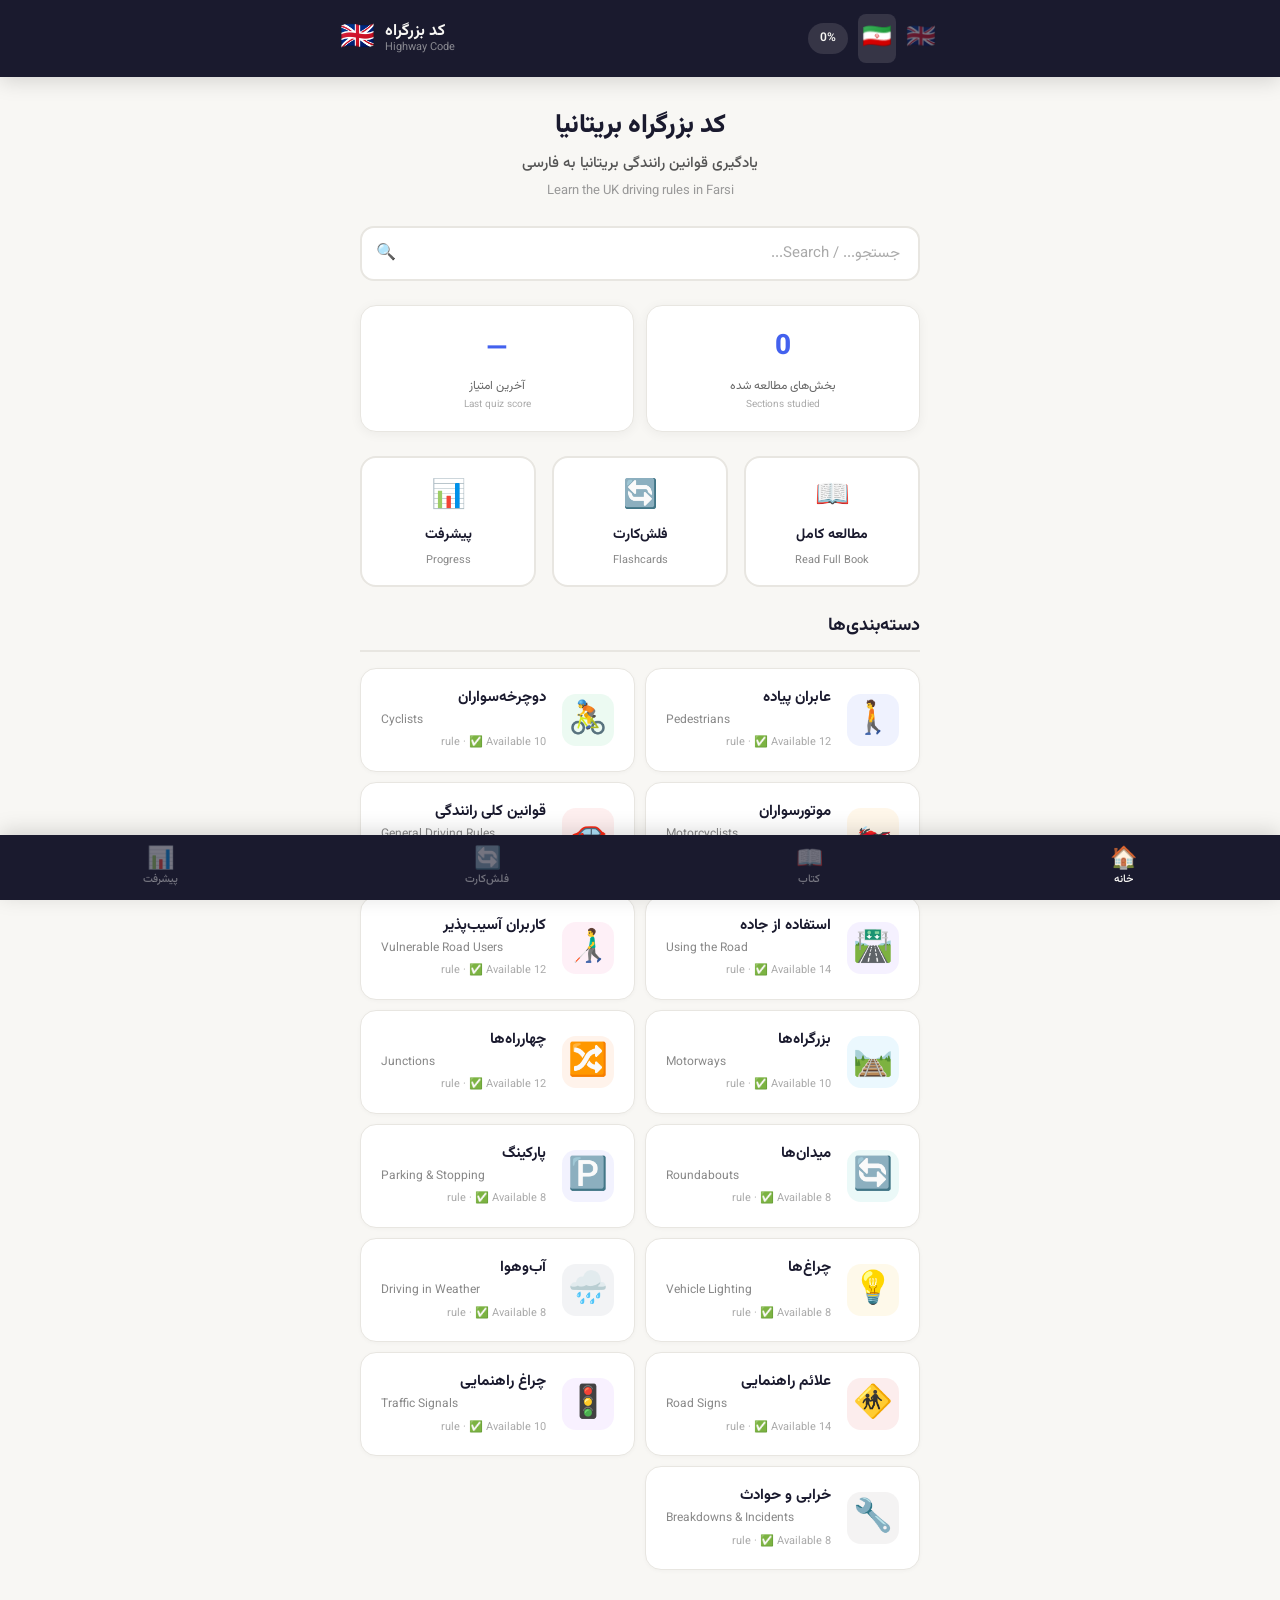
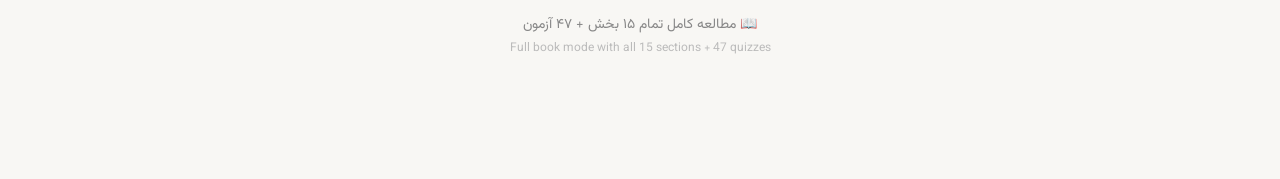
==== index.html @ 7e9fdd46 "Add road signs gallery to Road Signs section - all 49 signs grouped by category with real images" ====
<!DOCTYPE html>
<html lang="fa" dir="rtl">
<head>
  <meta charset="utf-8" />
  <meta name="viewport" content="width=device-width, initial-scale=1" />
  <title>کد بزرگراه بریتانیا — Highway Code</title>
  <meta name="description" content="Learn the UK Highway Code in Farsi with English translations. Study for your theory test." />
  <link rel="preconnect" href="https://fonts.googleapis.com" />
  <link rel="preconnect" href="https://fonts.gstatic.com" crossorigin />
  <link href="https://fonts.googleapis.com/css2?family=Vazirmatn:wght@300;400;500;600;700;800&display=swap" rel="stylesheet" />
  <link rel="stylesheet" href="assets/css/main-v8.css" />
</head>
<body>
  <header class="app-header">
    <div class="header-inner">
      <div class="brand">
        <span class="brand-icon">🇬🇧</span>
        <div class="brand-text">
          <span class="brand-fa">کد بزرگراه</span>
          <span class="brand-en">Highway Code</span>
        </div>
      </div>
      <div class="header-actions">
        <div class="progress-pill" id="progressPill">
          <span id="progressText">0%</span>
        </div>
        <div class="lang-flags">
          <span class="lang-flag-btn active" id="langFa" title="فارسی">🇮🇷</span>
          <span class="lang-flag-btn" id="langEn" title="English">🇬🇧</span>
        </div>
      </div>
    </div>
  </header>

  <main id="app">
    <!-- HOME VIEW -->
    <div class="view active" id="homeView">
      <div class="hero">
        <h1 class="hero-title">کد بزرگراه بریتانیا</h1>
        <p class="hero-sub">یادگیری قوانین رانندگی بریتانیا به فارسی</p>
        <p class="hero-sub-en">Learn the UK driving rules in Farsi</p>
      </div>

      <div class="search-bar">
        <input type="text" id="searchInput" placeholder="جستجو... / Search..." />
        <span class="search-icon">🔍</span>
      </div>

      <div class="stats-row">
        <div class="stat-card">
          <span class="stat-num" id="sectionsCompleted">0</span>
          <span class="stat-label">بخش‌های مطالعه شده</span>
          <span class="stat-label-en">Sections studied</span>
        </div>
        <div class="stat-card">
          <span class="stat-num" id="quizScore">—</span>
          <span class="stat-label">آخرین امتیاز</span>
          <span class="stat-label-en">Last quiz score</span>
        </div>
      </div>

      <!-- Quick Actions -->
      <div id="quickActions"></div>

      <h2 class="section-heading" id="catHeading">دسته‌بندی‌ها</h2>
      <div class="category-grid" id="categoryGrid">
        <!-- Filled by JS -->
      </div>

      <div class="cta-section">
        <p>📖 مطالعه کامل تمام ۱۵ بخش + ۴۷ آزمون</p>
        <p class="cta-sub">Full book mode with all 15 sections + 47 quizzes</p>
      </div>
    </div>

    <!-- SECTION VIEW -->
    <div class="view" id="sectionView">
      <button class="back-btn" id="backBtn">← بازگشت / Back</button>
      <div class="section-content" id="sectionContent">
        <!-- Filled by JS -->
      </div>
    </div>

    <!-- QUIZ VIEW -->
    <div class="view" id="quizView">
      <button class="back-btn" id="quizBackBtn">← بازگشت / Back</button>
      <div class="quiz-container" id="quizContainer">
        <!-- Filled by JS -->
      </div>
    </div>

    <!-- FLASHCARD VIEW -->
    <div class="view" id="flashcardsView">
      <div class="flashcard-container" id="flashcardContainer">
        <!-- Filled by JS -->
      </div>
    </div>

    <!-- PROGRESS VIEW -->
    <div class="view" id="progressView">
      <div class="progress-container" id="progressContainer">
        <!-- Filled by JS -->
      </div>
    </div>

    <!-- FULL READ VIEW -->
    <div class="view" id="readView">
      <div class="read-container" id="readContainer">
        <!-- Filled by JS -->
      </div>
    </div>
  </main>

  <!-- Bottom Tab Navigation -->
  <nav class="bottom-nav" id="bottomNav">
    <button class="bottom-nav-item active" id="navHome" data-target="home">
      <span class="bottom-nav-icon">🏠</span>
      <span class="bottom-nav-label">خانه</span>
    </button>
    <button class="bottom-nav-item" id="navRead" data-target="read">
      <span class="bottom-nav-icon">📖</span>
      <span class="bottom-nav-label">کتاب</span>
    </button>
    <button class="bottom-nav-item" id="navFlashcards" data-target="flashcards">
      <span class="bottom-nav-icon">🔄</span>
      <span class="bottom-nav-label">فلش‌کارت</span>
    </button>
    <button class="bottom-nav-item" id="navProgress" data-target="progress">
      <span class="bottom-nav-icon">📊</span>
      <span class="bottom-nav-label">پیشرفت</span>
    </button>
  </nav>

  <script src="assets/js/data.js"></script>
  <script src="assets/js/signs-v2.js"></script>
  <script src="assets/js/app-v11.js"></script>
</body>
</html>
---- assets/css/main-v8.css ----
/* ===== RESET & BASE ===== */
*, *::before, *::after { box-sizing: border-box; margin: 0; padding: 0; }
html { font-size: 16px; -webkit-text-size-adjust: 100%; }
body {
  font-family: 'Vazirmatn', sans-serif;
  background: #f8f7f4;
  color: #1a1a2e;
  min-height: 100vh;
  line-height: 1.7;
  padding-bottom: env(safe-area-inset-bottom, 80px);
}

/* ===== HEADER ===== */
.app-header {
  position: sticky; top: 0; z-index: 100;
  background: #1a1a2e;
  padding: 14px 20px;
  box-shadow: 0 4px 20px rgba(0,0,0,.15);
}
.header-inner {
  display: flex; align-items: center; justify-content: space-between;
  max-width: 600px; margin: 0 auto;
  direction: ltr; /* keep brand left, actions right regardless of page dir */
}
.brand { display: flex; align-items: center; gap: 10px; }
.brand-icon { font-size: 28px; }
.brand-text { display: flex; flex-direction: column; line-height: 1.2; }
.brand-fa { color: #f8f7f4; font-weight: 700; font-size: 16px; }
.brand-en { color: rgba(248,247,244,.5); font-size: 11px; font-weight: 400; }
.header-actions { display: flex; align-items: center; gap: 10px; }
.progress-pill {
  background: rgba(248,247,244,.12); color: #f8f7f4; font-size: 12px;
  padding: 5px 12px; border-radius: 20px; font-weight: 600;
}
.lang-toggle {
  width: 36px; height: 36px; border-radius: 50%;
  background: rgba(248,247,244,.12); border: none; font-size: 18px;
  cursor: pointer; display: flex; align-items: center; justify-content: center;
  transition: background .2s;
}
.lang-toggle:hover { background: rgba(248,247,244,.2); }
.lang-flags { display: flex; gap: 6px; align-items: center; }
.lang-flag-btn { font-size: 24px; opacity: .4; cursor: pointer; padding: 4px; border-radius: 8px; transition: opacity .2s, background .2s; user-select: none; }
.lang-flag-btn.active { opacity: 1; background: rgba(248,247,244,.12); }
.lang-flag-btn:hover { opacity: .8; }

/* ===== VIEWS ===== */
.view { display: none; max-width: 600px; margin: 0 auto; padding: 0 20px 100px; }
.view.active { display: block; }

/* ===== HERO ===== */
.hero { text-align: center; padding: 32px 0 24px; }
.hero-title {
  font-size: 26px; font-weight: 800; color: #1a1a2e;
  line-height: 1.3; margin-bottom: 8px;
}
.hero-sub { font-size: 15px; color: #555; font-weight: 500; }
.hero-sub-en { font-size: 13px; color: #999; font-weight: 400; direction: ltr; margin-top: 4px; }

/* ===== SEARCH ===== */
.search-bar {
  position: relative; margin-bottom: 24px;
}
.search-bar input {
  width: 100%; padding: 14px 18px 14px 48px;
  border: 2px solid #e8e6e1; border-radius: 14px;
  font-family: 'Vazirmatn', sans-serif; font-size: 15px;
  background: #fff; color: #1a1a2e;
  direction: rtl; transition: border-color .2s;
}
.search-bar input:focus { outline: none; border-color: #4361ee; }
.search-bar input::placeholder { color: #aaa; }
.search-icon { position: absolute; left: 16px; top: 50%; transform: translateY(-50%); font-size: 16px; }

/* ===== STATS ===== */
.stats-row { display: flex; gap: 12px; margin-bottom: 24px; }
.stat-card {
  flex: 1; background: #fff; border-radius: 16px;
  padding: 18px 16px; text-align: center;
  box-shadow: 0 2px 12px rgba(0,0,0,.05);
  border: 1px solid #e8e6e1;
}
.stat-num { display: block; font-size: 28px; font-weight: 800; color: #4361ee; }
.stat-label { display: block; font-size: 12px; color: #666; margin-top: 4px; }
.stat-label-en { display: block; font-size: 10px; color: #aaa; direction: ltr; }

/* ===== SECTION HEADINGS ===== */
.section-heading {
  font-size: 18px; font-weight: 700; margin-bottom: 16px;
  padding-bottom: 8px; border-bottom: 2px solid #e8e6e1;
}

/* ===== CATEGORY GRID ===== */
.category-grid { display: flex; flex-direction: column; gap: 10px; margin-bottom: 24px; }
.cat-card {
  background: #fff; border-radius: 16px; padding: 18px 20px;
  display: flex; align-items: center; gap: 16px;
  border: 1px solid #e8e6e1; cursor: pointer;
  transition: all .2s; box-shadow: 0 1px 4px rgba(0,0,0,.03);
}
.cat-card:hover { border-color: #4361ee; box-shadow: 0 4px 16px rgba(67,97,238,.12); transform: translateY(-1px); }
.cat-card.completed { border-color: #22c55e; }
.cat-card.completed::after {
  content: '✓'; margin-right: auto; font-size: 20px; font-weight: 700; color: #22c55e;
}
.cat-icon { font-size: 32px; flex-shrink: 0; width: 52px; height: 52px; display: flex; align-items: center; justify-content: center; background: #f0effc; border-radius: 14px; }
.cat-info { flex: 1; }
.cat-title { font-size: 15px; font-weight: 700; color: #1a1a2e; line-height: 1.4; }
.cat-title-en { font-size: 12px; color: #888; direction: ltr; font-weight: 400; margin-top: 2px; }
.cat-meta { font-size: 11px; color: #aaa; margin-top: 4px; }

/* ===== CTA ===== */
.cta-section { text-align: center; padding: 20px; color: #888; font-size: 14px; }
.cta-sub { font-size: 12px; color: #bbb; direction: ltr; }

/* ===== BACK BTN ===== */
.back-btn {
  background: none; border: none; color: #4361ee; font-family: 'Vazirmatn', sans-serif;
  font-size: 14px; font-weight: 600; cursor: pointer; padding: 12px 0;
  margin-bottom: 16px; display: flex; align-items: center; gap: 6px;
  direction: ltr;
}
.back-btn:hover { color: #3651d4; }

/* ===== SECTION CONTENT ===== */
.section-title {
  font-size: 22px; font-weight: 800; margin-bottom: 4px; line-height: 1.4;
}
.section-title-en {
  font-size: 14px; color: #888; direction: ltr; margin-bottom: 20px;
}
.rule-card {
  background: #fff; border-radius: 16px; padding: 20px; margin-bottom: 14px;
  border: 1px solid #e8e6e1; box-shadow: 0 1px 4px rgba(0,0,0,.03);
  transition: box-shadow .3s, border-color .3s;
}
.rule-card.listen-all-highlight {
  border-color: #4361ee;
  box-shadow: 0 4px 16px rgba(67,97,238,.2);
}
.rule-header { margin-bottom: 10px; }
.rule-header-row {
  display: flex; align-items: center; gap: 12px;
}
.rule-num {
  display: inline-block; background: #4361ee; color: #fff;
  font-size: 11px; font-weight: 700; padding: 3px 10px; border-radius: 8px;
  margin-bottom: 10px; direction: ltr;
}
.rule-text-row {
  display: flex; align-items: flex-start; gap: 8px;
}
.rule-text { font-size: 15px; font-weight: 500; line-height: 1.8; flex: 1; }
.rule-text-en {
  font-size: 13px; color: #667; direction: ltr; text-align: left;
  margin-top: 8px; padding-top: 8px; border-top: 1px solid #f0effc;
  line-height: 1.7; font-family: -apple-system, BlinkMacSystemFont, 'Segoe UI', sans-serif;
}
.rule-warning {
  background: #fef3c7; border-color: #f59e0b; border-radius: 12px;
  padding: 14px 16px; margin-top: 12px; font-size: 13px; color: #92400e;
  display: flex; gap: 8px; align-items: flex-start;
}
.rule-warning::before { content: '⚠️'; font-size: 16px; flex-shrink: 0; }

.rule-tip {
  background: #ecfdf5; border-color: #22c55e; border-radius: 12px;
  padding: 14px 16px; margin-top: 12px; font-size: 13px; color: #166534;
  display: flex; gap: 8px; align-items: flex-start;
}
.rule-tip::before { content: '💡'; font-size: 16px; flex-shrink: 0; }

.rule-image {
  width: 100%; border-radius: 12px; margin-top: 12px;
  border: 1px solid #e8e6e1;
}

.sign-grid {
  display: grid; grid-template-columns: repeat(2, 1fr); gap: 12px;
  margin-top: 12px;
}
.sign-card {
  background: #fff; border-radius: 12px; padding: 16px 12px;
  text-align: center; border: 1px solid #e8e6e1;
}
.sign-icon { font-size: 36px; margin-bottom: 6px; }
.sign-name { font-size: 13px; font-weight: 600; }
.sign-name-en { font-size: 11px; color: #888; direction: ltr; }

/* ===== SIGN THUMBNAILS ===== */
.sign-thumbnail {
  border-radius: 8px; overflow: hidden; border: 1px solid #e8e6e1;
  background: #fff; display: flex; align-items: center; justify-content: center;
}
.sign-thumbnail svg {
  width: 100%; height: 100%; display: block;
}

/* ===== AUDIO / SPEAK BUTTONS ===== */
.listen-all-bar {
  display: flex; align-items: center; gap: 10px;
  margin-bottom: 16px;
}
.listen-all-btn {
  flex: 1; padding: 12px 16px; border-radius: 12px;
  background: #f0effc; border: 1px solid #e0dff8;
  font-family: 'Vazirmatn', sans-serif; font-size: 13px;
  font-weight: 600; color: #4361ee; cursor: pointer;
  display: flex; align-items: center; gap: 8px;
  transition: all .2s;
}
.listen-all-btn:hover { background: #e0dff8; }
.listen-all-btn.playing {
  background: #4361ee; color: #fff; border-color: #4361ee;
  animation: pulse-bg 1.5s ease-in-out infinite;
}
@keyframes pulse-bg {
  0%, 100% { background: #4361ee; }
  50% { background: #3651d4; }
}

.audio-toggle-btn {
  width: 44px; height: 44px; border-radius: 12px;
  background: #f8f7f4; border: 1px solid #e8e6e1;
  font-size: 20px; cursor: pointer; display: flex;
  align-items: center; justify-content: center;
  transition: all .2s; flex-shrink: 0;
}
.audio-toggle-btn.on { background: #ecfdf5; border-color: #22c55e; }
.audio-toggle-btn:not(.on) { opacity: 0.5; }

.speak-btn {
  background: none; border: none; cursor: pointer;
  padding: 4px; flex-shrink: 0; margin-top: 2px;
  border-radius: 8px; transition: background .2s;
  line-height: 1;
}
.speak-btn:hover { background: #f0effc; }
.speak-icon { font-size: 18px; display: inline-block; transition: transform .2s; }
.speak-icon.speaking-active {
  animation: speak-bounce 0.5s ease-in-out infinite alternate;
  color: #4361ee;
}
@keyframes speak-bounce {
  0% { transform: scale(1); }
  100% { transform: scale(1.3); }
}

/* ===== QUICK ACTIONS ===== */
.quick-actions {
  display: flex; gap: 12px; margin-bottom: 24px;
}
.quick-action-btn {
  flex: 1; padding: 16px 12px; border-radius: 16px;
  background: #fff; border: 2px solid #e8e6e1;
  font-family: 'Vazirmatn', sans-serif; cursor: pointer;
  display: flex; flex-direction: column; align-items: center; gap: 6px;
  transition: all .2s;
}
.quick-action-btn:hover { border-color: #4361ee; transform: translateY(-1px); box-shadow: 0 4px 16px rgba(67,97,238,.1); }
.quick-action-icon { font-size: 28px; }
.quick-action-label { font-size: 14px; font-weight: 700; color: #1a1a2e; }
.quick-action-label-en { font-size: 11px; color: #888; direction: ltr; }

/* ===== MARK COMPLETE BTN ===== */
.mark-complete {
  width: 100%; padding: 16px; border-radius: 14px;
  background: #4361ee; color: #fff; font-family: 'Vazirmatn', sans-serif;
  font-size: 16px; font-weight: 700; border: none; cursor: pointer;
  margin-top: 24px; transition: background .2s;
}
.mark-complete:hover { background: #3651d4; }
.mark-complete.done { background: #22c55e; }

.start-quiz-btn {
  width: 100%; padding: 14px; border-radius: 14px;
  background: #fff; color: #4361ee; font-family: 'Vazirmatn', sans-serif;
  font-size: 15px; font-weight: 600; border: 2px solid #4361ee;
  cursor: pointer; margin-top: 12px; transition: all .2s;
}
.start-quiz-btn:hover { background: #f0effc; }

/* ===== SIGNS GALLERY (Road Signs section) ===== */
.signs-gallery { margin-bottom: 20px; }
.signs-gallery-grid {
  display: flex; flex-wrap: wrap; gap: 10px;
}
.signs-gallery-item {
  width: calc(33.33% - 8px);
  background: #fff; border: 1px solid #eee; border-radius: 10px;
  padding: 10px 6px 8px; text-align: center;
  box-shadow: 0 1px 3px rgba(0,0,0,.06);
}

/* ===== SECTION NAV (Prev/Next) ===== */
.section-nav { display: flex; gap: 12px; margin-top: 24px; }
.section-nav-btn {
  flex: 1; padding: 14px 16px; border-radius: 14px;
  background: #fff; color: #1a1a2e; font-family: 'Vazirmatn', sans-serif;
  font-size: 14px; font-weight: 600; border: 2px solid #e8e6e1;
  cursor: pointer; transition: all .2s;
}
.section-nav-btn:hover { border-color: #4361ee; color: #4361ee; }
.section-nav-btn.prev { direction: rtl; }
.section-nav-btn.next { direction: ltr; }

/* ===== QUIZ ===== */
.quiz-progress {
  display: flex; align-items: center; gap: 12px; margin-bottom: 20px;
}
.quiz-progress-bar {
  flex: 1; height: 8px; background: #e8e6e1; border-radius: 4px; overflow: hidden;
}
.quiz-progress-fill {
  height: 100%; background: #4361ee; border-radius: 4px; transition: width .3s;
}
.quiz-progress-text { font-size: 12px; color: #888; font-weight: 600; white-space: nowrap; }

.quiz-question {
  background: #fff; border-radius: 16px; padding: 24px 20px;
  border: 1px solid #e8e6e1; margin-bottom: 16px;
}
.quiz-q-text { font-size: 16px; font-weight: 600; line-height: 1.8; margin-bottom: 6px; }
.quiz-q-image { width: 100%; border-radius: 12px; margin-bottom: 12px; }
.quiz-q-en { font-size: 13px; color: #667; direction: ltr; text-align: left; margin-bottom: 16px; font-family: -apple-system, sans-serif; }

.quiz-options { display: flex; flex-direction: column; gap: 10px; }
.quiz-opt {
  padding: 16px 18px; border-radius: 14px; background: #f8f7f4;
  border: 2px solid transparent; cursor: pointer; font-family: 'Vazirmatn', sans-serif;
  font-size: 14px; text-align: right; direction: rtl; line-height: 1.7;
  transition: all .15s;
}
.quiz-opt:hover { border-color: #4361ee; background: #f0effc; }
.quiz-opt.selected { border-color: #4361ee; background: #f0effc; }
.quiz-opt.correct { border-color: #22c55e; background: #ecfdf5; }
.quiz-opt.wrong { border-color: #ef4444; background: #fef2f2; }
.quiz-opt-letter {
  display: inline-block; width: 24px; height: 24px; line-height: 24px;
  text-align: center; border-radius: 8px; background: #e8e6e1;
  font-size: 12px; font-weight: 700; margin-left: 10px; direction: ltr;
}

.quiz-explanation {
  background: #f0effc; border-radius: 14px; padding: 18px; margin-top: 14px;
  font-size: 13px; line-height: 1.8; display: none;
}
.quiz-explanation.visible { display: block; }
.quiz-explanation strong { color: #4361ee; }

.quiz-next {
  width: 100%; padding: 16px; border-radius: 14px;
  background: #4361ee; color: #fff; font-family: 'Vazirmatn', sans-serif;
  font-size: 15px; font-weight: 700; border: none; cursor: pointer;
  margin-top: 16px; display: none;
}
.quiz-next.visible { display: block; }

/* ===== QUIZ RESULT ===== */
.quiz-result {
  text-align: center; padding: 40px 20px;
}
.quiz-result-icon { font-size: 64px; margin-bottom: 16px; }
.quiz-result-score { font-size: 48px; font-weight: 800; color: #4361ee; }
.quiz-result-label { font-size: 16px; color: #666; margin-top: 4px; }
.quiz-result-message { font-size: 18px; font-weight: 600; margin-top: 20px; line-height: 1.6; }

/* ===== FLASHCARD MODE ===== */
.flashcard-container {
  padding-bottom: 20px;
}
.flashcard-filters {
  display: flex; gap: 6px; flex-wrap: wrap; margin-bottom: 20px;
}
.flashcard-filter-btn {
  padding: 8px 14px; border-radius: 10px;
  background: #f8f7f4; border: 1px solid #e8e6e1;
  font-family: 'Vazirmatn', sans-serif; font-size: 12px;
  font-weight: 600; color: #666; cursor: pointer;
  transition: all .2s;
}
.flashcard-filter-btn.active {
  background: #4361ee; color: #fff; border-color: #4361ee;
}
.flashcard-filter-btn:hover:not(.active) { border-color: #4361ee; }

.flashcard-score-bar {
  display: flex; justify-content: space-between; align-items: center;
  margin-bottom: 12px; font-size: 14px; font-weight: 600;
}
.flashcard-score-correct { color: #22c55e; }
.flashcard-score-progress { color: #4361ee; }
.flashcard-score-incorrect { color: #ef4444; }

.flashcard-progress-bar {
  height: 6px; background: #e8e6e1; border-radius: 3px;
  overflow: hidden; margin-bottom: 24px;
}
.flashcard-progress-fill {
  height: 100%; background: #4361ee; border-radius: 3px;
  transition: width .3s;
}

.flashcard-wrapper {
  perspective: 800px; margin-bottom: 20px;
}
.flashcard-card {
  width: 100%; min-height: 320px; position: relative;
  cursor: pointer; transform-style: preserve-3d;
  transition: transform 0.5s ease;
}
.flashcard-card.flipped {
  transform: rotateY(180deg);
}
.flashcard-face {
  position: absolute; top: 0; left: 0; width: 100%; height: 100%;
  backface-visibility: hidden; border-radius: 20px;
  background: #fff; border: 2px solid #e8e6e1;
  box-shadow: 0 4px 20px rgba(0,0,0,.06);
  display: flex; flex-direction: column; align-items: center; justify-content: center;
  padding: 30px 24px;
}
.flashcard-back {
  transform: rotateY(180deg);
}
.flashcard-front-inner {
  width: 160px; height: 160px;
}
.flashcard-front-inner svg {
  width: 100%; height: 100%;
}
.flashcard-hint {
  margin-top: 20px; font-size: 13px; color: #aaa; text-align: center;
}
.flashcard-back-inner {
  text-align: center;
}
.flashcard-name {
  font-size: 22px; font-weight: 800; color: #1a1a2e;
}
.flashcard-name-en {
  font-size: 14px; color: #888; direction: ltr; margin-top: 4px;
}
.flashcard-divider {
  width: 40px; height: 3px; background: #e8e6e1;
  border-radius: 2px; margin: 16px auto;
}
.flashcard-desc {
  font-size: 15px; font-weight: 500; color: #1a1a2e; line-height: 1.8;
}
.flashcard-desc-en {
  font-size: 13px; color: #667; direction: ltr; margin-top: 8px;
}
.flashcard-cat-badge {
  display: inline-block; margin-top: 14px;
  background: #f0effc; color: #4361ee; font-size: 11px;
  font-weight: 600; padding: 4px 12px; border-radius: 8px;
  text-transform: uppercase;
}

.flashcard-actions {
  display: flex; gap: 12px; margin-bottom: 16px;
}
.flashcard-btn {
  flex: 1; padding: 18px; border-radius: 16px;
  font-family: 'Vazirmatn', sans-serif; font-size: 18px;
  font-weight: 700; border: 2px solid transparent;
  cursor: pointer; transition: all .2s;
}
.flashcard-btn.correct {
  background: #ecfdf5; color: #166534; border-color: #22c55e;
}
.flashcard-btn.correct:hover { background: #22c55e; color: #fff; }
.flashcard-btn.incorrect {
  background: #fef2f2; color: #991b1b; border-color: #ef4444;
}
.flashcard-btn.incorrect:hover { background: #ef4444; color: #fff; }
.flashcard-btn.flip {
  background: #f0effc; color: #4361ee; border-color: #4361ee;
}
.flashcard-btn.flip:hover { background: #4361ee; color: #fff; }

.flashcard-extra-actions {
  display: flex; gap: 12px;
}
.flashcard-extra-btn {
  flex: 1; padding: 12px; border-radius: 12px;
  background: #f8f7f4; border: 1px solid #e8e6e1;
  font-family: 'Vazirmatn', sans-serif; font-size: 13px;
  font-weight: 600; color: #666; cursor: pointer;
  transition: all .2s;
}
.flashcard-extra-btn:hover { border-color: #4361ee; color: #4361ee; }

/* Flashcard Summary */
.flashcard-summary {
  text-align: center; padding: 40px 20px;
}
.flashcard-summary-icon { font-size: 64px; margin-bottom: 16px; }
.flashcard-summary-title { font-size: 24px; font-weight: 800; }
.flashcard-summary-sub { font-size: 14px; color: #888; direction: ltr; margin-top: 4px; }
.flashcard-summary-stats {
  display: flex; gap: 12px; margin-top: 24px; justify-content: center;
}
.flashcard-summary-stat {
  flex: 1; max-width: 120px; padding: 16px 12px;
  background: #fff; border-radius: 14px; border: 1px solid #e8e6e1;
  text-align: center;
}
.flashcard-summary-stat.correct { border-color: #22c55e; }
.flashcard-summary-stat.incorrect { border-color: #ef4444; }
.flashcard-summary-num { font-size: 32px; font-weight: 800; color: #4361ee; display: block; }
.flashcard-summary-stat.correct .flashcard-summary-num { color: #22c55e; }
.flashcard-summary-stat.incorrect .flashcard-summary-num { color: #ef4444; }
.flashcard-summary-label { font-size: 11px; color: #888; margin-top: 4px; }
.flashcard-summary-bar {
  max-width: 300px; margin: 20px auto 0;
  height: 10px; background: #e8e6e1; border-radius: 5px;
  overflow: hidden;
}
.flashcard-summary-fill {
  height: 100%; border-radius: 5px; transition: width .5s ease;
}
.flashcard-summary-actions {
  display: flex; flex-direction: column; gap: 12px;
  margin-top: 24px; max-width: 280px; margin-left: auto; margin-right: auto;
}

/* ===== PROGRESS VIEW ===== */
.progress-container {
  padding-bottom: 20px;
}
.progress-view-header { margin-bottom: 24px; }

.progress-card {
  background: #fff; border-radius: 16px;
  padding: 20px; margin-bottom: 16px;
  border: 1px solid #e8e6e1;
  box-shadow: 0 2px 12px rgba(0,0,0,.04);
}
.progress-card-header {
  display: flex; align-items: center; gap: 10px; margin-bottom: 16px;
}
.progress-card-icon { font-size: 24px; }
.progress-card-title { font-size: 16px; font-weight: 700; }

.progress-overall-row {
  display: flex; align-items: center; gap: 24px;
  justify-content: center;
}
.progress-circle {
  position: relative; width: 100px; height: 100px;
}
.progress-ring {
  width: 100%; height: 100%; transform: rotate(-90deg);
}
.progress-ring-bg {
  fill: none; stroke: #e8e6e1; stroke-width: 8;
}
.progress-ring-fill {
  fill: none; stroke: #4361ee; stroke-width: 8;
  stroke-dasharray: 259; stroke-dashoffset: 259;
  stroke-linecap: round; transition: stroke-dashoffset 0.8s ease;
}
.progress-circle-text {
  position: absolute; top: 50%; left: 50%;
  transform: translate(-50%, -50%);
  font-size: 24px; font-weight: 800; color: #4361ee;
}
.progress-overall-stats {
  display: flex; gap: 20px;
}
.progress-mini-stat {
  text-align: center;
}
.progress-mini-num {
  display: block; font-size: 20px; font-weight: 800; color: #1a1a2e;
}
.progress-mini-label {
  font-size: 11px; color: #888;
}

.progress-stats-grid {
  display: grid; grid-template-columns: repeat(2, 1fr); gap: 12px;
  margin-bottom: 24px;
}
.progress-stat-card {
  background: #fff; border-radius: 16px; padding: 20px 16px;
  text-align: center; border: 1px solid #e8e6e1;
  box-shadow: 0 2px 12px rgba(0,0,0,.04);
}
.progress-stat-icon { font-size: 28px; margin-bottom: 8px; }
.progress-stat-value { font-size: 28px; font-weight: 800; color: #4361ee; display: block; }
.progress-stat-label { font-size: 11px; color: #888; margin-top: 4px; line-height: 1.5; }

.progress-section-title {
  font-size: 16px; font-weight: 700; margin-bottom: 12px;
  padding-bottom: 8px; border-bottom: 2px solid #e8e6e1;
}
.progress-section-list {
  display: flex; flex-direction: column; gap: 8px;
}
.progress-section-item {
  background: #fff; border-radius: 14px; padding: 16px;
  border: 1px solid #e8e6e1;
  display: flex; justify-content: space-between; align-items: center;
  transition: all .2s;
}
.progress-section-item.done { border-color: #22c55e; }
.progress-section-left {
  display: flex; align-items: center; gap: 12px; flex: 1;
}
.progress-section-icon {
  font-size: 24px; width: 44px; height: 44px;
  display: flex; align-items: center; justify-content: center;
  border-radius: 12px; flex-shrink: 0;
}
.progress-section-name { font-size: 14px; font-weight: 600; }
.progress-section-name-en { font-size: 11px; color: #888; direction: ltr; }
.progress-section-right {
  text-align: left; direction: ltr; flex-shrink: 0; margin-right: 12px;
}
.progress-section-status {
  display: flex; flex-direction: column; align-items: flex-end; gap: 4px;
}
.progress-badge {
  font-size: 11px; font-weight: 600; padding: 3px 10px;
  border-radius: 8px;
}
.progress-badge.done { background: #ecfdf5; color: #166534; }
.progress-badge.pending { background: #f8f7f4; color: #888; }
.progress-score-badge {
  font-size: 11px; font-weight: 600;
}
.progress-score-bar {
  display: flex; align-items: flex-end; gap: 3px;
  margin-top: 6px; justify-content: flex-end; height: 30px;
}
.progress-score-col {
  width: 10px; border-radius: 3px 3px 0 0;
  transition: height .3s;
  min-height: 4px;
}

/* ===== BOTTOM NAV ===== */
.bottom-nav {
  position: fixed; bottom: 0; left: 0; right: 0;
  background: #1a1a2e;
  display: flex; justify-content: space-around;
  padding: 8px 0 max(8px, env(safe-area-inset-bottom));
  z-index: 100;
  box-shadow: 0 -4px 20px rgba(0,0,0,.15);
}
.bottom-nav-item {
  background: none; border: none;
  font-family: 'Vazirmatn', sans-serif;
  color: rgba(248,247,244,.4);
  display: flex; flex-direction: column; align-items: center;
  gap: 2px; cursor: pointer; padding: 6px 16px;
  border-radius: 12px; transition: all .2s;
  font-size: 11px; font-weight: 500;
}
.bottom-nav-item.active {
  color: #f8f7f4;
}
.bottom-nav-icon { font-size: 22px; line-height: 1; }
.bottom-nav-label { line-height: 1.2; }

/* ===== RESPONSIVE ===== */
@media (min-width: 768px) {
  .category-grid { display: grid; grid-template-columns: repeat(2, 1fr); }
  .sign-grid { grid-template-columns: repeat(3, 1fr); }
  .quick-actions { gap: 16px; }
  .flashcard-card { min-height: 380px; }
  .flashcard-front-inner { width: 200px; height: 200px; }
  .progress-stats-grid { grid-template-columns: repeat(4, 1fr); }
}

/* ===== ANIMATIONS ===== */
.view.active { animation: fadeIn .25s ease; }
@keyframes fadeIn { from { opacity: 0; transform: translateY(8px); } to { opacity: 1; transform: translateY(0); } }

/* ===== READ VIEW (Book Mode) ===== */
.read-menu {
  padding: 16px;
  max-width: 600px;
  margin: 0 auto;
}

.read-menu-header {
  text-align: center;
  margin-bottom: 20px;
}

.read-menu-title {
  font-size: 22px;
  color: #1a1a2e;
  margin: 12px 0 4px;
}

.read-menu-subtitle {
  font-size: 14px;
  color: #555;
  margin-bottom: 0;
}

.read-menu-stats {
  display: flex;
  justify-content: center;
  gap: 28px;
  margin: 16px 0 20px;
}

.read-menu-item {
  display: flex;
  align-items: center;
  gap: 14px;
  width: 100%;
  padding: 14px 16px;
  background: #fff;
  border: 1px solid #e8e8e8;
  border-radius: 14px;
  color: #1a1a2e;
  font-family: inherit;
  font-size: 15px;
  text-align: right;
  cursor: pointer;
  transition: all 0.2s;
  margin-bottom: 8px;
}

.read-menu-item:active {
  background: #f0f4ff;
  transform: scale(0.98);
}

.read-menu-num {
  width: 32px;
  height: 32px;
  border-radius: 10px;
  background: rgba(67,97,238,.1);
  color: #4361ee;
  font-size: 13px;
  font-weight: 700;
  display: flex;
  align-items: center;
  justify-content: center;
  flex-shrink: 0;
}

.read-menu-info {
  flex: 1;
  min-width: 0;
}

.read-menu-item-title {
  font-weight: 600;
  font-size: 15px;
  line-height: 1.4;
  color: #1a1a2e;
}

.read-menu-item-sub {
  font-size: 13px;
  color: #888;
  line-height: 1.3;
}

.read-menu-meta {
  font-size: 12px;
  color: #999;
  margin-top: 2px;
}

.read-menu-check {
  flex-shrink: 0;
  font-size: 18px;
}

.read-menu-arrow {
  flex-shrink: 0;
  color: #aaa;
  font-size: 18px;
}

.read-menu-footer {
  text-align: center;
  padding: 20px 0 10px;
  font-size: 12px;
  color: #999;
}

.read-section-view {
  padding: 16px;
  max-width: 700px;
  margin: 0 auto;
}

.read-section-topbar {
  display: flex;
  align-items: center;
  justify-content: space-between;
  margin-bottom: 16px;
  gap: 10px;
}

.read-back-btn {
  padding: 8px 16px;
  border: 1px solid #ddd;
  border-radius: 10px;
  background: #fff;
  color: #555;
  font-family: inherit;
  font-size: 14px;
  cursor: pointer;
}

.read-back-btn:active {
  background: #f5f5f5;
}

.read-lang-toggle.compact .read-lang-btn {
  padding: 6px 10px;
  font-size: 12px;
}

.read-section-main-title {
  font-size: 24px;
  color: #1a1a2e;
  margin: 0 0 4px;
  line-height: 1.5;
}

.read-section-main-title-en {
  font-size: 18px;
  color: #555;
  margin: 0 0 8px;
}

.read-section-meta {
  font-size: 13px;
  color: #888;
  margin-bottom: 20px;
}

/* Legacy read view (TOC sidebar — still used as base) */
.read-container {
  display: flex;
  flex-direction: column;
  min-height: calc(100vh - 70px);
  padding-bottom: 90px;
}

/* Table of Contents (legacy — still available for reference) */
.read-toc {
  background: #fff;
  border-radius: 16px;
  padding: 20px;
  margin: 16px;
  position: sticky;
  top: 70px;
  z-index: 10;
  box-shadow: 0 4px 20px rgba(0,0,0,0.06);
}

.read-toc-header {
  font-size: 18px;
  font-weight: 700;
  margin-bottom: 12px;
  line-height: 1.4;
  color: #1a1a2e;
}

.read-toc-header small {
  font-weight: 400;
  color: #888;
  font-size: 13px;
}

.read-toc-back button {
  background: #f5f5f5;
  border: none;
  color: #555;
  padding: 8px 16px;
  border-radius: 8px;
  font-size: 14px;
  font-family: inherit;
  cursor: pointer;
  margin-bottom: 12px;
  width: 100%;
}

.read-toc-back button:active {
  background: #eee;
}

.read-lang-toggle {
  display: flex;
  gap: 4px;
  margin-bottom: 14px;
  background: #f5f5f5;
  border-radius: 10px;
  padding: 4px;
}

.read-lang-btn {
  flex: 1;
  padding: 8px 4px;
  border: none;
  border-radius: 8px;
  background: transparent;
  color: #555;
  font-size: 13px;
  font-family: inherit;
  font-weight: 600;
  cursor: pointer;
  transition: all 0.2s;
}

.read-lang-btn.active {
  background: rgba(67,97,238,.12);
  color: #4361ee;
}

.read-lang-btn:active {
  transform: scale(0.96);
}

.read-toc-item {
  display: flex;
  align-items: center;
  gap: 10px;
  padding: 10px 12px;
  border-radius: 10px;
  text-decoration: none;
  color: #333;
  font-size: 14px;
  transition: background 0.2s;
  margin-bottom: 2px;
}

.read-toc-item:active,
.read-toc-item.active {
  background: rgba(67,97,238,.1);
  color: #4361ee;
}

.read-toc-num {
  width: 26px;
  height: 26px;
  border-radius: 50%;
  background: rgba(67,97,238,.1);
  display: flex;
  align-items: center;
  justify-content: center;
  font-size: 12px;
  font-weight: 600;
  color: #4361ee;
  flex-shrink: 0;
}

.read-toc-text {
  flex: 1;
  line-height: 1.3;
}

.read-toc-count {
  font-size: 12px;
  opacity: 0.5;
  flex-shrink: 0;
}

/* Read Content */
.read-content {
  padding: 0 16px 40px;
}

.read-intro {
  text-align: center;
  padding: 30px 20px;
  margin-bottom: 24px;
}

.read-main-title {
  font-size: 28px;
  font-weight: 800;
  margin-bottom: 8px;
  line-height: 1.3;
}

.read-subtitle {
  font-size: 16px;
  opacity: 0.7;
  margin-bottom: 20px;
}

.read-intro-text {
  font-size: 15px;
  line-height: 1.7;
  opacity: 0.85;
  margin-bottom: 8px;
}

.read-intro-text-en {
  font-size: 13px;
  opacity: 0.5;
  direction: ltr;
  margin-bottom: 20px;
}

.read-stats-row {
  display: flex;
  justify-content: center;
  gap: 24px;
  margin-top: 20px;
}

.read-stat {
  text-align: center;
}

.read-stat-num {
  display: block;
  font-size: 28px;
  font-weight: 800;
  color: #4361ee;
}

.read-stat-label {
  font-size: 12px;
  color: #666;
}

/* Sections */
.read-section {
  background: #fff;
  border-radius: 16px;
  padding: 20px;
  margin-bottom: 20px;
  box-shadow: 0 2px 10px rgba(0,0,0,0.06);
}

.read-section-header {
  display: flex;
  align-items: center;
  gap: 14px;
  padding-bottom: 16px;
  border-bottom: 1px solid #eee;
  margin-bottom: 16px;
}

.read-section-num {
  width: 36px;
  height: 36px;
  border-radius: 12px;
  background: linear-gradient(135deg, #4361ee, #3a56d4);
  display: flex;
  align-items: center;
  justify-content: center;
  font-size: 16px;
  font-weight: 700;
  color: white;
  flex-shrink: 0;
}

.read-section-title {
  font-size: 20px;
  font-weight: 700;
  margin: 0;
  line-height: 1.3;
  color: #1a1a2e;
}

.read-section-title-en {
  font-size: 13px;
  color: #888;
  margin: 2px 0 0 0;
  direction: ltr;
  text-align: right;
}

/* Individual rules */
.read-rule {
  padding: 14px 0;
  border-bottom: 1px solid #f0f0f0;
}

.read-rule:last-child {
  border-bottom: none;
}

.read-rule-num {
  display: inline-block;
  background: rgba(67,97,238,.1);
  color: #4361ee;
  font-size: 11px;
  font-weight: 600;
  padding: 2px 8px;
  border-radius: 6px;
  margin-bottom: 8px;
  direction: ltr;
}

.read-rule-fa {
  font-size: 16px;
  line-height: 1.8;
  color: #1a1a2e;
  margin-bottom: 6px;
  white-space: pre-line;
}

.read-rule-en {
  font-size: 13px;
  line-height: 1.6;
  color: #555;
  direction: ltr;
  text-align: left;
  margin-bottom: 8px;
}

.read-warning {
  background: rgba(239, 68, 68, 0.08);
  border-right: 3px solid #ef4444;
  padding: 8px 12px;
  border-radius: 0 8px 8px 0;
  font-size: 14px;
  color: #dc2626;
  margin-top: 6px;
  line-height: 1.6;
}

.read-warning-en {
  font-size: 12px;
  color: #999;
  direction: ltr;
  text-align: left;
  padding-right: 12px;
  margin-top: 2px;
}

.read-tip {
  background: rgba(234, 179, 8, 0.08);
  border-right: 3px solid #eab308;
  padding: 8px 12px;
  border-radius: 0 8px 8px 0;
  font-size: 14px;
  color: #a16207;
  margin-top: 6px;
  line-height: 1.6;
}

.read-tip-en {
  font-size: 12px;
  color: #999;
  direction: ltr;
  text-align: left;
  padding-right: 12px;
  margin-top: 2px;
}

/* Quiz section in read view */
.read-quiz-section {
  text-align: center;
  padding: 20px;
  margin-top: 16px;
  background: rgba(67,97,238,.06);
  border-radius: 12px;
}

.read-quiz-title {
  font-size: 16px;
  margin-bottom: 12px;
  color: #4361ee;
}

.read-quiz-btn {
  background: linear-gradient(135deg, #4361ee, #3a56d4);
  border: none;
  color: white;
  padding: 12px 28px;
  border-radius: 12px;
  font-size: 15px;
  font-family: inherit;
  font-weight: 600;
  cursor: pointer;
  box-shadow: 0 4px 12px rgba(67,97,238,.25);
}

.read-quiz-btn:active {
  transform: scale(0.97);
}

/* Footer */
.read-footer {
  text-align: center;
  padding: 30px 20px;
  margin-top: 20px;
  border-top: 1px solid #eee;
}

.read-footer p {
  font-size: 14px;
  color: #888;
  margin-bottom: 4px;
}

.read-footer-en {
  font-size: 12px !important;
  direction: ltr;
}

.read-footer-disclaimer {
  font-size: 12px !important;
  color: #b45309;
  margin-top: 12px !important;
}

/* Desktop: side-by-side TOC + content */
@media (min-width: 768px) {
  .read-container {
    flex-direction: row;
    max-width: 900px;
    margin: 0 auto;
    padding: 20px;
    gap: 20px;
  }

  .read-toc {
    position: sticky;
    top: 80px;
    width: 260px;
    min-width: 260px;
    max-height: calc(100vh - 100px);
    overflow-y: auto;
    margin: 0;
    align-self: flex-start;
    border-radius: 16px;
  }

  .read-content {
    flex: 1;
    padding: 0;
  }

  .read-section {
    padding: 28px;
  }

  .read-rule-fa {
    font-size: 17px;
  }
}
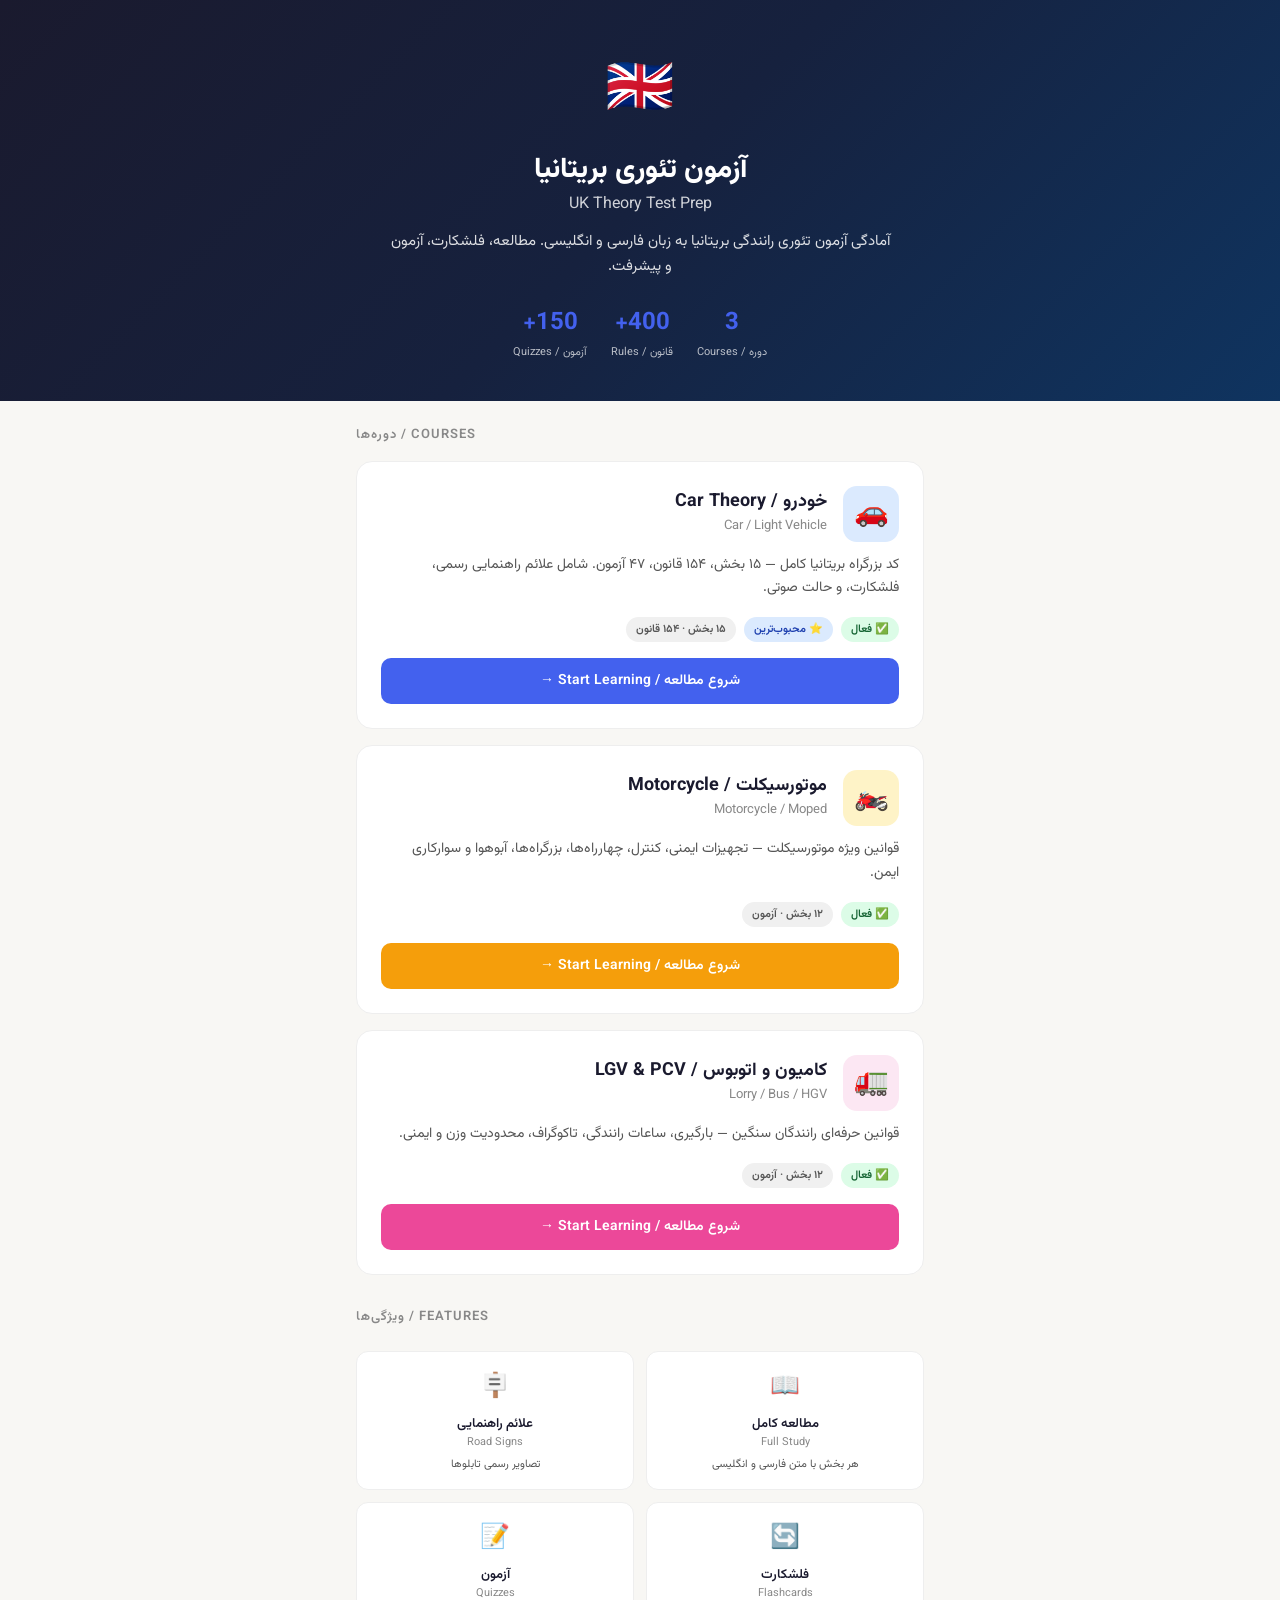
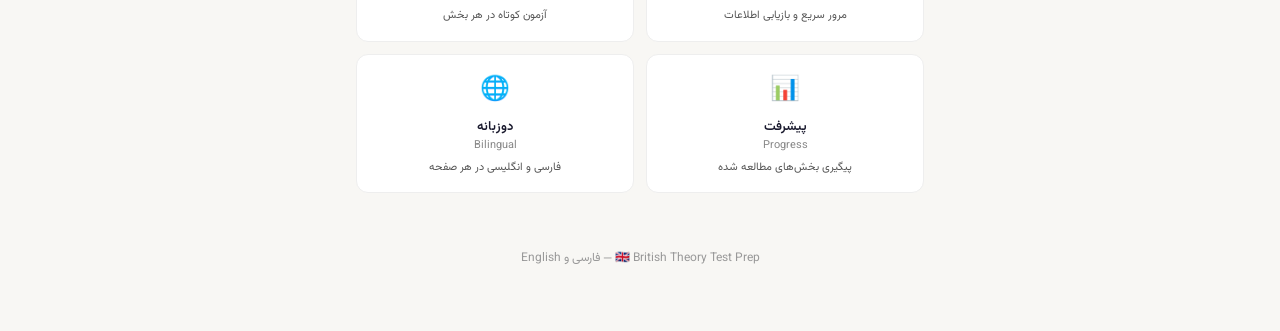
==== commit 2b7fb031: "Add landing page + motorcycle & lorry courses with full bilingual content - Landing page at root wit" ====
--- a/index.html
+++ b/index.html
@@ -3,136 +3,316 @@
 <head>
   <meta charset="utf-8" />
   <meta name="viewport" content="width=device-width, initial-scale=1" />
-  <title>کد بزرگراه بریتانیا — Highway Code</title>
-  <meta name="description" content="Learn the UK Highway Code in Farsi with English translations. Study for your theory test." />
+  <title>آزمون تئوری رانندگی بریتانیا — UK Theory Test</title>
+  <meta name="description" content="آمادگی آزمون تئوری رانندگی بریتانیا به فارسی و انگلیسی. خودرو، موتورسیکلت، کامیون." />
   <link rel="preconnect" href="https://fonts.googleapis.com" />
   <link rel="preconnect" href="https://fonts.gstatic.com" crossorigin />
   <link href="https://fonts.googleapis.com/css2?family=Vazirmatn:wght@300;400;500;600;700;800&display=swap" rel="stylesheet" />
-  <link rel="stylesheet" href="assets/css/main-v8.css" />
+  <style>
+    * { margin: 0; padding: 0; box-sizing: border-box; }
+    body {
+      font-family: 'Vazirmatn', sans-serif;
+      background: #f8f7f4;
+      color: #1a1a2e;
+      direction: rtl;
+      min-height: 100vh;
+      padding-bottom: 40px;
+    }
+    .hero {
+      background: linear-gradient(135deg, #1a1a2e 0%, #16213e 50%, #0f3460 100%);
+      color: #fff;
+      padding: 48px 24px 40px;
+      text-align: center;
+      direction: rtl;
+    }
+    .hero-icon { font-size: 56px; margin-bottom: 16px; }
+    .hero h1 {
+      font-size: 28px;
+      font-weight: 800;
+      margin-bottom: 8px;
+      line-height: 1.4;
+    }
+    .hero h1 span { display: block; font-size: 16px; font-weight: 400; opacity: 0.8; margin-top: 4px; }
+    .hero p {
+      font-size: 15px;
+      opacity: 0.85;
+      max-width: 500px;
+      margin: 12px auto 0;
+      line-height: 1.7;
+    }
+    .hero-stats {
+      display: flex;
+      justify-content: center;
+      gap: 24px;
+      margin-top: 24px;
+    }
+    .hero-stat {
+      text-align: center;
+    }
+    .hero-stat .num { font-size: 24px; font-weight: 700; color: #4361ee; }
+    .hero-stat .label { font-size: 11px; opacity: 0.7; margin-top: 2px; }
+    .container {
+      max-width: 600px;
+      margin: 0 auto;
+      padding: 24px 16px;
+    }
+    .section-label {
+      font-size: 13px;
+      font-weight: 600;
+      color: #888;
+      text-transform: uppercase;
+      letter-spacing: 1px;
+      margin-bottom: 16px;
+      direction: ltr;
+    }
+    .course-card {
+      background: #fff;
+      border-radius: 16px;
+      padding: 24px;
+      margin-bottom: 16px;
+      border: 1px solid #eee;
+      transition: transform 0.2s, box-shadow 0.2s;
+      cursor: pointer;
+      text-decoration: none;
+      display: block;
+      color: inherit;
+      direction: rtl;
+    }
+    .course-card:hover {
+      transform: translateY(-2px);
+      box-shadow: 0 8px 24px rgba(0,0,0,0.08);
+      border-color: #4361ee;
+    }
+    .course-card:active { transform: translateY(0); }
+    .course-header {
+      display: flex;
+      align-items: center;
+      gap: 16px;
+      margin-bottom: 12px;
+    }
+    .course-icon {
+      width: 56px;
+      height: 56px;
+      border-radius: 14px;
+      display: flex;
+      align-items: center;
+      justify-content: center;
+      font-size: 28px;
+      flex-shrink: 0;
+    }
+    .course-info h2 {
+      font-size: 18px;
+      font-weight: 700;
+      margin-bottom: 4px;
+    }
+    .course-info h2 span {
+      display: block;
+      font-size: 13px;
+      font-weight: 400;
+      color: #888;
+    }
+    .course-desc {
+      font-size: 14px;
+      line-height: 1.7;
+      color: #555;
+      margin-bottom: 16px;
+    }
+    .course-meta {
+      display: flex;
+      flex-wrap: wrap;
+      gap: 8px;
+    }
+    .course-badge {
+      font-size: 11px;
+      font-weight: 600;
+      padding: 4px 10px;
+      border-radius: 20px;
+      background: #f0f0f0;
+      color: #555;
+    }
+    .course-badge.live { background: #dcfce7; color: #166534; }
+    .course-badge.soon { background: #fef3c7; color: #92400e; }
+    .course-badge.popular { background: #dbeafe; color: #1e40af; }
+    .course-cta {
+      display: flex;
+      align-items: center;
+      justify-content: center;
+      gap: 8px;
+      margin-top: 16px;
+      padding: 12px;
+      border-radius: 10px;
+      font-size: 14px;
+      font-weight: 600;
+      color: #fff;
+      background: #4361ee;
+    }
+    .course-card.disabled {
+      opacity: 0.6;
+      cursor: not-allowed;
+      pointer-events: none;
+    }
+    .course-card.disabled .course-cta {
+      background: #ccc;
+      color: #999;
+    }
+    .features {
+      display: grid;
+      grid-template-columns: 1fr 1fr;
+      gap: 12px;
+      margin-top: 24px;
+    }
+    .feature {
+      background: #fff;
+      border-radius: 12px;
+      padding: 16px;
+      text-align: center;
+      border: 1px solid #eee;
+    }
+    .feature-icon { font-size: 24px; margin-bottom: 8px; }
+    .feature h3 { font-size: 13px; font-weight: 600; margin-bottom: 4px; }
+    .feature h3 span { display: block; font-size: 11px; font-weight: 400; color: #888; }
+    .feature p { font-size: 11px; color: #555; line-height: 1.5; margin-top: 6px; }
+    .footer {
+      text-align: center;
+      padding: 32px 16px 24px;
+      font-size: 12px;
+      color: #999;
+    }
+    .footer a { color: #4361ee; text-decoration: none; }
+    .back-link {
+      display: inline-flex;
+      align-items: center;
+      gap: 6px;
+      font-size: 13px;
+      color: #888;
+      text-decoration: none;
+      margin-bottom: 16px;
+    }
+    .back-link:hover { color: #4361ee; }
+
+    @media (max-width: 400px) {
+      .hero h1 { font-size: 24px; }
+      .course-icon { width: 48px; height: 48px; font-size: 24px; }
+      .features { grid-template-columns: 1fr; }
+      .hero-stats { gap: 16px; }
+    }
+  </style>
 </head>
 <body>
-  <header class="app-header">
-    <div class="header-inner">
-      <div class="brand">
-        <span class="brand-icon">🇬🇧</span>
-        <div class="brand-text">
-          <span class="brand-fa">کد بزرگراه</span>
-          <span class="brand-en">Highway Code</span>
-        </div>
+
+<div class="hero">
+  <div class="hero-icon">🇬🇧</div>
+  <h1>
+    آزمون تئوری بریتانیا
+    <span>UK Theory Test Prep</span>
+  </h1>
+  <p>آمادگی آزمون تئوری رانندگی بریتانیا به زبان فارسی و انگلیسی. مطالعه، فلشکارت، آزمون و پیشرفت.</p>
+  <div class="hero-stats">
+    <div class="hero-stat"><div class="num">3</div><div class="label">دوره / Courses</div></div>
+    <div class="hero-stat"><div class="num">400+</div><div class="label">قانون / Rules</div></div>
+    <div class="hero-stat"><div class="num">150+</div><div class="label">آزمون / Quizzes</div></div>
+  </div>
+</div>
+
+<div class="container">
+
+  <div class="section-label">دوره‌ها / Courses</div>
+
+  <!-- CAR -->
+  <a href="car/" class="course-card">
+    <div class="course-header">
+      <div class="course-icon" style="background:#dbeafe;color:#1e40af">🚗</div>
+      <div class="course-info">
+        <h2>خودرو / Car Theory <span>Car / Light Vehicle</span></h2>
       </div>
-      <div class="header-actions">
-        <div class="progress-pill" id="progressPill">
-          <span id="progressText">0%</span>
-        </div>
-        <div class="lang-flags">
-          <span class="lang-flag-btn active" id="langFa" title="فارسی">🇮🇷</span>
-          <span class="lang-flag-btn" id="langEn" title="English">🇬🇧</span>
-        </div>
+    </div>
+    <div class="course-desc">
+      کد بزرگراه بریتانیا کامل — ۱۵ بخش، ۱۵۴ قانون، ۴۷ آزمون. شامل علائم راهنمایی رسمی، فلشکارت، و حالت صوتی.
+    </div>
+    <div class="course-meta">
+      <span class="course-badge live">✅ فعال</span>
+      <span class="course-badge popular">⭐ محبوب‌ترین</span>
+      <span class="course-badge">۱۵ بخش · ۱۵۴ قانون</span>
+    </div>
+    <div class="course-cta">شروع مطالعه / Start Learning →</div>
+  </a>
+
+  <!-- MOTORCYCLE -->
+  <a href="motorcycle/" class="course-card">
+    <div class="course-header">
+      <div class="course-icon" style="background:#fef3c7;color:#92400e">🏍️</div>
+      <div class="course-info">
+        <h2>موتورسیکلت / Motorcycle <span>Motorcycle / Moped</span></h2>
       </div>
     </div>
-  </header>
-
-  <main id="app">
-    <!-- HOME VIEW -->
-    <div class="view active" id="homeView">
-      <div class="hero">
-        <h1 class="hero-title">کد بزرگراه بریتانیا</h1>
-        <p class="hero-sub">یادگیری قوانین رانندگی بریتانیا به فارسی</p>
-        <p class="hero-sub-en">Learn the UK driving rules in Farsi</p>
+    <div class="course-desc">
+      قوانین ویژه موتورسیکلت — تجهیزات ایمنی، کنترل، چهارراه‌ها، بزرگراه‌ها، آبوهوا و سوارکاری ایمن.
+    </div>
+    <div class="course-meta">
+      <span class="course-badge live">✅ فعال</span>
+      <span class="course-badge">۱۲ بخش · آزمون</span>
+    </div>
+    <div class="course-cta" style="background:#f59e0b">شروع مطالعه / Start Learning →</div>
+  </a>
+
+  <!-- LORRY -->
+  <a href="lorry/" class="course-card">
+    <div class="course-header">
+      <div class="course-icon" style="background:#fce7f3;color:#9d174d">🚛</div>
+      <div class="course-info">
+        <h2>کامیون و اتوبوس / LGV & PCV <span>Lorry / Bus / HGV</span></h2>
       </div>
-
-      <div class="search-bar">
-        <input type="text" id="searchInput" placeholder="جستجو... / Search..." />
-        <span class="search-icon">🔍</span>
-      </div>
-
-      <div class="stats-row">
-        <div class="stat-card">
-          <span class="stat-num" id="sectionsCompleted">0</span>
-          <span class="stat-label">بخش‌های مطالعه شده</span>
-          <span class="stat-label-en">Sections studied</span>
-        </div>
-        <div class="stat-card">
-          <span class="stat-num" id="quizScore">—</span>
-          <span class="stat-label">آخرین امتیاز</span>
-          <span class="stat-label-en">Last quiz score</span>
-        </div>
-      </div>
-
-      <!-- Quick Actions -->
-      <div id="quickActions"></div>
-
-      <h2 class="section-heading" id="catHeading">دسته‌بندی‌ها</h2>
-      <div class="category-grid" id="categoryGrid">
-        <!-- Filled by JS -->
-      </div>
-
-      <div class="cta-section">
-        <p>📖 مطالعه کامل تمام ۱۵ بخش + ۴۷ آزمون</p>
-        <p class="cta-sub">Full book mode with all 15 sections + 47 quizzes</p>
-      </div>
-    </div>
-
-    <!-- SECTION VIEW -->
-    <div class="view" id="sectionView">
-      <button class="back-btn" id="backBtn">← بازگشت / Back</button>
-      <div class="section-content" id="sectionContent">
-        <!-- Filled by JS -->
-      </div>
-    </div>
-
-    <!-- QUIZ VIEW -->
-    <div class="view" id="quizView">
-      <button class="back-btn" id="quizBackBtn">← بازگشت / Back</button>
-      <div class="quiz-container" id="quizContainer">
-        <!-- Filled by JS -->
-      </div>
-    </div>
-
-    <!-- FLASHCARD VIEW -->
-    <div class="view" id="flashcardsView">
-      <div class="flashcard-container" id="flashcardContainer">
-        <!-- Filled by JS -->
-      </div>
-    </div>
-
-    <!-- PROGRESS VIEW -->
-    <div class="view" id="progressView">
-      <div class="progress-container" id="progressContainer">
-        <!-- Filled by JS -->
-      </div>
-    </div>
-
-    <!-- FULL READ VIEW -->
-    <div class="view" id="readView">
-      <div class="read-container" id="readContainer">
-        <!-- Filled by JS -->
-      </div>
-    </div>
-  </main>
-
-  <!-- Bottom Tab Navigation -->
-  <nav class="bottom-nav" id="bottomNav">
-    <button class="bottom-nav-item active" id="navHome" data-target="home">
-      <span class="bottom-nav-icon">🏠</span>
-      <span class="bottom-nav-label">خانه</span>
-    </button>
-    <button class="bottom-nav-item" id="navRead" data-target="read">
-      <span class="bottom-nav-icon">📖</span>
-      <span class="bottom-nav-label">کتاب</span>
-    </button>
-    <button class="bottom-nav-item" id="navFlashcards" data-target="flashcards">
-      <span class="bottom-nav-icon">🔄</span>
-      <span class="bottom-nav-label">فلش‌کارت</span>
-    </button>
-    <button class="bottom-nav-item" id="navProgress" data-target="progress">
-      <span class="bottom-nav-icon">📊</span>
-      <span class="bottom-nav-label">پیشرفت</span>
-    </button>
-  </nav>
-
-  <script src="assets/js/data.js"></script>
-  <script src="assets/js/signs-v2.js"></script>
-  <script src="assets/js/app-v11.js"></script>
+    </div>
+    <div class="course-desc">
+      قوانین حرفه‌ای رانندگان سنگین — بارگیری، ساعات رانندگی، تاکوگراف، محدودیت وزن و ایمنی.
+    </div>
+    <div class="course-meta">
+      <span class="course-badge live">✅ فعال</span>
+      <span class="course-badge">۱۲ بخش · آزمون</span>
+    </div>
+    <div class="course-cta" style="background:#ec4899">شروع مطالعه / Start Learning →</div>
+  </a>
+
+  <div class="section-label" style="margin-top:32px">ویژگی‌ها / Features</div>
+
+  <div class="features">
+    <div class="feature">
+      <div class="feature-icon">📖</div>
+      <h3>مطالعه کامل <span>Full Study</span></h3>
+      <p>هر بخش با متن فارسی و انگلیسی</p>
+    </div>
+    <div class="feature">
+      <div class="feature-icon">🪧</div>
+      <h3>علائم راهنمایی <span>Road Signs</span></h3>
+      <p>تصاویر رسمی تابلوها</p>
+    </div>
+    <div class="feature">
+      <div class="feature-icon">🔄</div>
+      <h3>فلشکارت <span>Flashcards</span></h3>
+      <p>مرور سریع و بازیابی اطلاعات</p>
+    </div>
+    <div class="feature">
+      <div class="feature-icon">📝</div>
+      <h3>آزمون <span>Quizzes</span></h3>
+      <p>آزمون کوتاه در هر بخش</p>
+    </div>
+    <div class="feature">
+      <div class="feature-icon">📊</div>
+      <h3>پیشرفت <span>Progress</span></h3>
+      <p>پیگیری بخش‌های مطالعه شده</p>
+    </div>
+    <div class="feature">
+      <div class="feature-icon">🌐</div>
+      <h3>دوزبانه <span>Bilingual</span></h3>
+      <p>فارسی و انگلیسی در هر صفحه</p>
+    </div>
+  </div>
+
+</div>
+
+<div class="footer">
+  <p>🇬🇧 British Theory Test Prep — فارسی و English</p>
+</div>
+
 </body>
 </html>
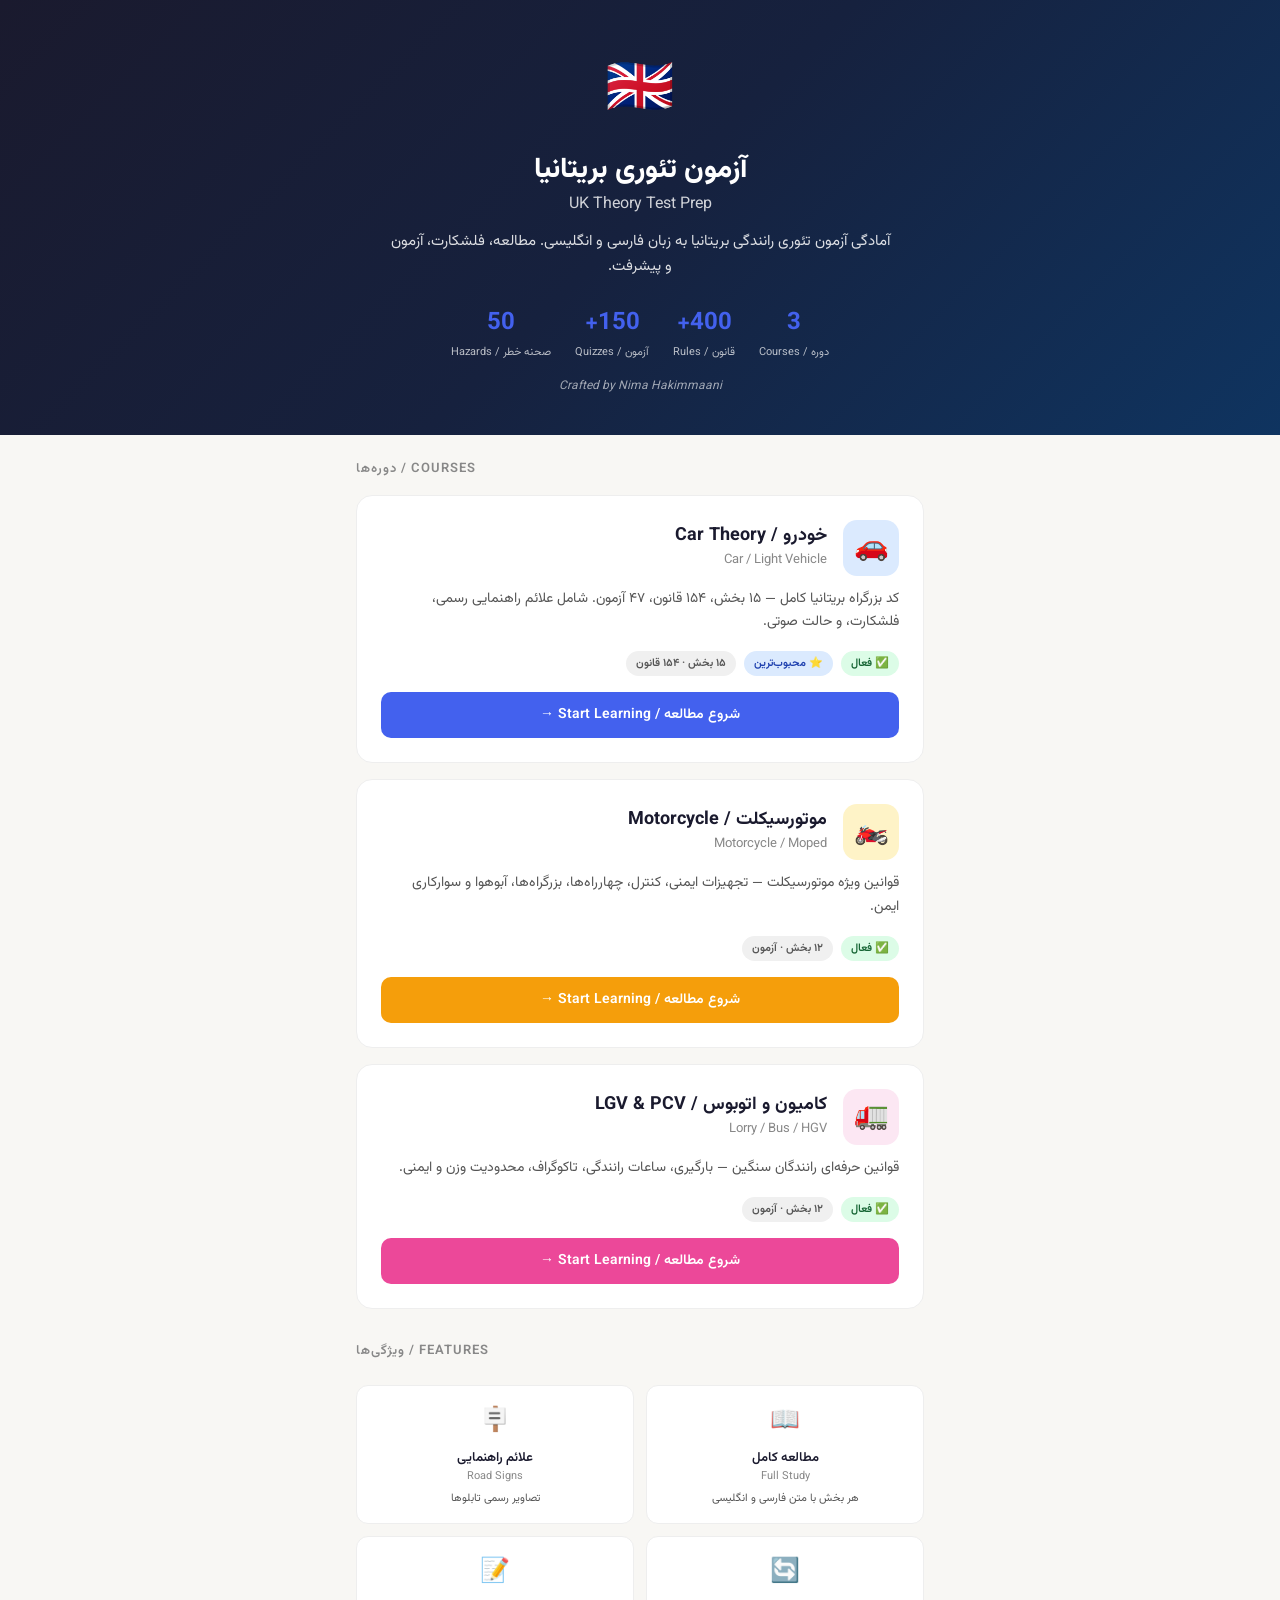
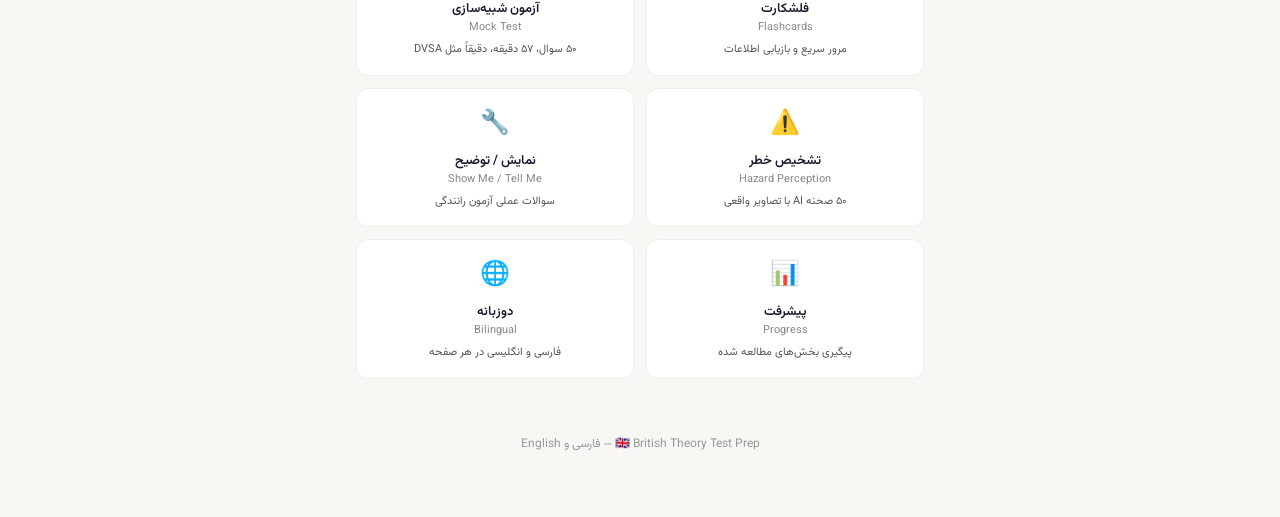
==== commit 93d541d2: "Add creator credit to landing page hero section" ====
--- a/index.html
+++ b/index.html
@@ -5,6 +5,13 @@
   <meta name="viewport" content="width=device-width, initial-scale=1" />
   <title>آزمون تئوری رانندگی بریتانیا — UK Theory Test</title>
   <meta name="description" content="آمادگی آزمون تئوری رانندگی بریتانیا به فارسی و انگلیسی. خودرو، موتورسیکلت، کامیون." />
+  <meta name="theme-color" content="#4361ee" />
+  <meta name="apple-mobile-web-app-capable" content="yes" />
+  <meta name="apple-mobile-web-app-status-bar-style" content="black-translucent" />
+  <meta name="apple-mobile-web-app-title" content="UK Theory" />
+  <link rel="manifest" href="/highway-code-farsi/manifest.json" />
+  <link rel="icon" href="assets/icon.svg" type="image/svg+xml" />
+  <link rel="apple-touch-icon" href="assets/icon.svg" />
   <link rel="preconnect" href="https://fonts.googleapis.com" />
   <link rel="preconnect" href="https://fonts.gstatic.com" crossorigin />
   <link href="https://fonts.googleapis.com/css2?family=Vazirmatn:wght@300;400;500;600;700;800&display=swap" rel="stylesheet" />
@@ -196,9 +203,72 @@
       .features { grid-template-columns: 1fr; }
       .hero-stats { gap: 16px; }
     }
+
+    /* ===== SPLASH SCREEN ===== */
+    .splash {
+      position: fixed;
+      inset: 0;
+      z-index: 9999;
+      background: linear-gradient(135deg, #1a1a2e 0%, #16213e 50%, #0f3460 100%);
+      display: flex;
+      flex-direction: column;
+      align-items: center;
+      justify-content: center;
+      transition: opacity 0.4s ease-out;
+    }
+    .splash.hidden {
+      opacity: 0;
+      pointer-events: none;
+    }
+    .splash-icon {
+      font-size: 72px;
+      animation: splashPulse 1.5s ease-in-out infinite;
+    }
+    .splash-title {
+      color: #fff;
+      font-size: 28px;
+      font-weight: 700;
+      margin-top: 16px;
+    }
+    .splash-sub {
+      color: rgba(255,255,255,0.7);
+      font-size: 14px;
+      margin-top: 8px;
+    }
+    .splash-loader {
+      width: 48px;
+      height: 4px;
+      background: rgba(255,255,255,0.2);
+      border-radius: 2px;
+      margin-top: 32px;
+      overflow: hidden;
+    }
+    .splash-loader-bar {
+      height: 100%;
+      width: 40%;
+      background: #4361ee;
+      border-radius: 2px;
+      animation: splashLoad 1.2s ease-in-out infinite;
+    }
+    @keyframes splashPulse {
+      0%, 100% { transform: scale(1); }
+      50% { transform: scale(1.1); }
+    }
+    @keyframes splashLoad {
+      0% { transform: translateX(-100%); }
+      100% { transform: translateX(350%); }
+    }
   </style>
 </head>
 <body>
+
+<!-- SPLASH SCREEN -->
+<div class="splash" id="splash">
+  <div class="splash-icon">🇬🇧</div>
+  <div class="splash-title">آزمون تئوری بریتانیا</div>
+  <div class="splash-sub">UK Theory Test Prep</div>
+  <div class="splash-loader"><div class="splash-loader-bar"></div></div>
+</div>
 
 <div class="hero">
   <div class="hero-icon">🇬🇧</div>
@@ -211,7 +281,9 @@
     <div class="hero-stat"><div class="num">3</div><div class="label">دوره / Courses</div></div>
     <div class="hero-stat"><div class="num">400+</div><div class="label">قانون / Rules</div></div>
     <div class="hero-stat"><div class="num">150+</div><div class="label">آزمون / Quizzes</div></div>
+    <div class="hero-stat"><div class="num">50</div><div class="label">صحنه خطر / Hazards</div></div>
   </div>
+  <div style="text-align:center;margin-top:16px;font-size:12px;opacity:0.6;font-style:italic;">Crafted by Nima Hakimmaani</div>
 </div>
 
 <div class="container">
@@ -293,8 +365,18 @@
     </div>
     <div class="feature">
       <div class="feature-icon">📝</div>
-      <h3>آزمون <span>Quizzes</span></h3>
-      <p>آزمون کوتاه در هر بخش</p>
+      <h3>آزمون شبیه‌سازی <span>Mock Test</span></h3>
+      <p>۵۰ سوال، ۵۷ دقیقه، دقیقاً مثل DVSA</p>
+    </div>
+    <div class="feature">
+      <div class="feature-icon">⚠️</div>
+      <h3>تشخیص خطر <span>Hazard Perception</span></h3>
+      <p>۵۰ صحنه AI با تصاویر واقعی</p>
+    </div>
+    <div class="feature">
+      <div class="feature-icon">🔧</div>
+      <h3>نمایش / توضیح <span>Show Me / Tell Me</span></h3>
+      <p>سوالات عملی آزمون رانندگی</p>
     </div>
     <div class="feature">
       <div class="feature-icon">📊</div>
@@ -314,5 +396,21 @@
   <p>🇬🇧 British Theory Test Prep — فارسی و English</p>
 </div>
 
+<script>
+  // Dismiss splash screen after content loads
+  window.addEventListener('load', function() {
+    setTimeout(function() {
+      var splash = document.getElementById('splash');
+      if (splash) splash.classList.add('hidden');
+      setTimeout(function() { splash.remove(); }, 400);
+    }, 800);
+  });
+
+  // Register service worker
+  if ('serviceWorker' in navigator) {
+    navigator.serviceWorker.register('/highway-code-farsi/sw.js').catch(function(){});
+  }
+</script>
+
 </body>
 </html>
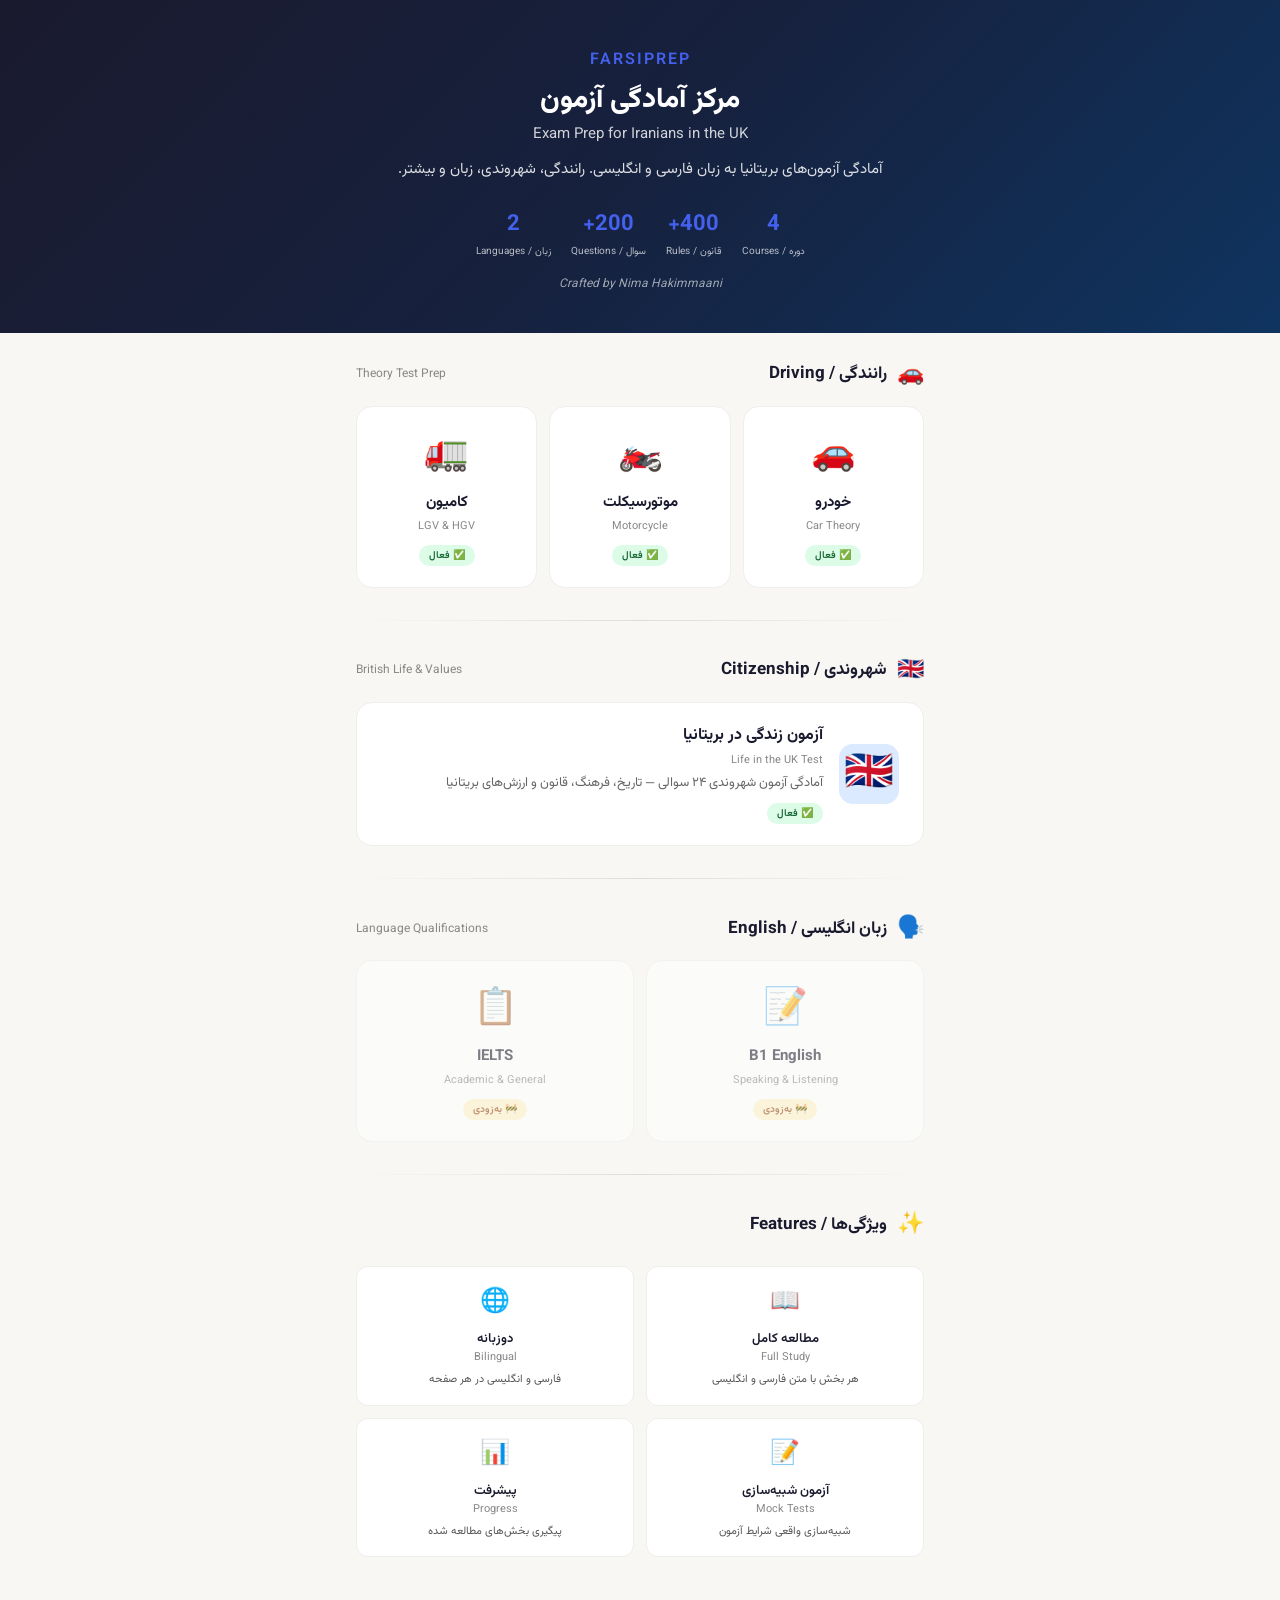
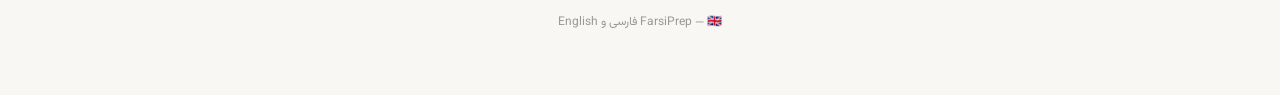
==== commit bde7157c: "Add Life in the UK Test course - 120 questions, 10 topics, bilingual Farsi/English - 120 questions a" ====
--- a/index.html
+++ b/index.html
@@ -3,12 +3,12 @@
 <head>
   <meta charset="utf-8" />
   <meta name="viewport" content="width=device-width, initial-scale=1" />
-  <title>آزمون تئوری رانندگی بریتانیا — UK Theory Test</title>
-  <meta name="description" content="آمادگی آزمون تئوری رانندگی بریتانیا به فارسی و انگلیسی. خودرو، موتورسیکلت، کامیون." />
+  <title>FarsiPrep — مرکز آمادگی آزمون برای ایرانیان در بریتانیا</title>
+  <meta name="description" content="آمادگی آزمون‌های بریتانیا به زبان فارسی و انگلیسی. آزمون تئوری رانندگی، آزمون شهروندی، زبان انگلیسی و بیشتر." />
   <meta name="theme-color" content="#4361ee" />
   <meta name="apple-mobile-web-app-capable" content="yes" />
   <meta name="apple-mobile-web-app-status-bar-style" content="black-translucent" />
-  <meta name="apple-mobile-web-app-title" content="UK Theory" />
+  <meta name="apple-mobile-web-app-title" content="FarsiPrep" />
   <link rel="manifest" href="/highway-code-farsi/manifest.json" />
   <link rel="icon" href="assets/icon.svg" type="image/svg+xml" />
   <link rel="apple-touch-icon" href="assets/icon.svg" />
@@ -25,6 +25,24 @@
       min-height: 100vh;
       padding-bottom: 40px;
     }
+
+    /* ===== SPLASH ===== */
+    .splash {
+      position: fixed; inset: 0; z-index: 9999;
+      background: linear-gradient(135deg, #1a1a2e 0%, #16213e 50%, #0f3460 100%);
+      display: flex; flex-direction: column; align-items: center; justify-content: center;
+      transition: opacity 0.4s ease-out;
+    }
+    .splash.hidden { opacity: 0; pointer-events: none; }
+    .splash-icon { font-size: 72px; animation: splashPulse 1.5s ease-in-out infinite; }
+    .splash-title { color: #fff; font-size: 28px; font-weight: 700; margin-top: 16px; }
+    .splash-sub { color: rgba(255,255,255,0.7); font-size: 14px; margin-top: 8px; }
+    .splash-loader { width: 48px; height: 4px; background: rgba(255,255,255,0.2); border-radius: 2px; margin-top: 32px; overflow: hidden; }
+    .splash-loader-bar { height: 100%; width: 40%; background: #4361ee; border-radius: 2px; animation: splashLoad 1.2s ease-in-out infinite; }
+    @keyframes splashPulse { 0%, 100% { transform: scale(1); } 50% { transform: scale(1.1); } }
+    @keyframes splashLoad { 0% { transform: translateX(-100%); } 100% { transform: translateX(350%); } }
+
+    /* ===== HERO ===== */
     .hero {
       background: linear-gradient(135deg, #1a1a2e 0%, #16213e 50%, #0f3460 100%);
       color: #fff;
@@ -32,51 +50,92 @@
       text-align: center;
       direction: rtl;
     }
-    .hero-icon { font-size: 56px; margin-bottom: 16px; }
+    .hero-brand {
+      font-size: 16px;
+      font-weight: 600;
+      letter-spacing: 2px;
+      text-transform: uppercase;
+      color: #4361ee;
+      margin-bottom: 8px;
+      direction: ltr;
+    }
     .hero h1 {
       font-size: 28px;
       font-weight: 800;
       margin-bottom: 8px;
       line-height: 1.4;
     }
-    .hero h1 span { display: block; font-size: 16px; font-weight: 400; opacity: 0.8; margin-top: 4px; }
+    .hero h1 span {
+      display: block;
+      font-size: 15px;
+      font-weight: 400;
+      opacity: 0.8;
+      margin-top: 4px;
+    }
     .hero p {
       font-size: 15px;
       opacity: 0.85;
-      max-width: 500px;
+      max-width: 520px;
       margin: 12px auto 0;
       line-height: 1.7;
     }
     .hero-stats {
       display: flex;
       justify-content: center;
-      gap: 24px;
+      gap: 20px;
       margin-top: 24px;
-    }
-    .hero-stat {
-      text-align: center;
-    }
-    .hero-stat .num { font-size: 24px; font-weight: 700; color: #4361ee; }
-    .hero-stat .label { font-size: 11px; opacity: 0.7; margin-top: 2px; }
+      flex-wrap: wrap;
+    }
+    .hero-stat { text-align: center; }
+    .hero-stat .num { font-size: 22px; font-weight: 700; color: #4361ee; }
+    .hero-stat .label { font-size: 10px; opacity: 0.7; margin-top: 2px; }
+
+    /* ===== CONTAINER ===== */
     .container {
       max-width: 600px;
       margin: 0 auto;
       padding: 24px 16px;
     }
-    .section-label {
-      font-size: 13px;
-      font-weight: 600;
+
+    /* ===== CATEGORY SECTION ===== */
+    .category-section {
+      margin-bottom: 32px;
+    }
+    .category-label {
+      display: flex;
+      align-items: center;
+      gap: 10px;
+      font-size: 17px;
+      font-weight: 700;
+      margin-bottom: 14px;
+      color: #1a1a2e;
+    }
+    .category-label .emoji { font-size: 22px; }
+    .category-label .en {
+      font-size: 12px;
+      font-weight: 400;
       color: #888;
-      text-transform: uppercase;
-      letter-spacing: 1px;
-      margin-bottom: 16px;
+      margin-right: auto;
       direction: ltr;
+    }
+    .category-divider {
+      height: 1px;
+      background: linear-gradient(to left, transparent, #ddd, transparent);
+      margin-bottom: 32px;
+    }
+
+    /* ===== COURSE CARDS ===== */
+    .courses-grid {
+      display: grid;
+      gap: 12px;
+    }
+    .courses-grid.three-col {
+      grid-template-columns: 1fr 1fr 1fr;
     }
     .course-card {
       background: #fff;
       border-radius: 16px;
-      padding: 24px;
-      margin-bottom: 16px;
+      padding: 20px 16px;
       border: 1px solid #eee;
       transition: transform 0.2s, box-shadow 0.2s;
       cursor: pointer;
@@ -84,6 +143,7 @@
       display: block;
       color: inherit;
       direction: rtl;
+      text-align: center;
     }
     .course-card:hover {
       transform: translateY(-2px);
@@ -91,77 +151,71 @@
       border-color: #4361ee;
     }
     .course-card:active { transform: translateY(0); }
-    .course-header {
+    .course-card .card-icon {
+      font-size: 36px;
+      margin-bottom: 8px;
+    }
+    .course-card .card-title {
+      font-size: 15px;
+      font-weight: 700;
+      margin-bottom: 4px;
+    }
+    .course-card .card-sub {
+      font-size: 11px;
+      color: #888;
+    }
+    .course-card .card-badge {
+      display: inline-block;
+      margin-top: 10px;
+      font-size: 10px;
+      font-weight: 600;
+      padding: 3px 10px;
+      border-radius: 20px;
+    }
+    .card-badge.live { background: #dcfce7; color: #166534; }
+    .card-badge.soon { background: #fef3c7; color: #92400e; }
+
+    /* Full-width card variant */
+    .course-card.wide {
+      padding: 20px 24px;
+      text-align: right;
       display: flex;
       align-items: center;
       gap: 16px;
-      margin-bottom: 12px;
-    }
-    .course-icon {
-      width: 56px;
-      height: 56px;
+    }
+    .course-card.wide .card-icon {
+      font-size: 40px;
+      margin-bottom: 0;
+      width: 60px;
+      height: 60px;
       border-radius: 14px;
       display: flex;
       align-items: center;
       justify-content: center;
-      font-size: 28px;
       flex-shrink: 0;
     }
-    .course-info h2 {
-      font-size: 18px;
-      font-weight: 700;
-      margin-bottom: 4px;
-    }
-    .course-info h2 span {
-      display: block;
+    .course-card.wide .card-body { flex: 1; }
+    .course-card.wide .card-title { font-size: 16px; }
+    .course-card.wide .card-desc {
       font-size: 13px;
-      font-weight: 400;
-      color: #888;
-    }
-    .course-desc {
-      font-size: 14px;
-      line-height: 1.7;
-      color: #555;
-      margin-bottom: 16px;
-    }
-    .course-meta {
-      display: flex;
-      flex-wrap: wrap;
-      gap: 8px;
-    }
-    .course-badge {
-      font-size: 11px;
-      font-weight: 600;
-      padding: 4px 10px;
-      border-radius: 20px;
-      background: #f0f0f0;
-      color: #555;
-    }
-    .course-badge.live { background: #dcfce7; color: #166534; }
-    .course-badge.soon { background: #fef3c7; color: #92400e; }
-    .course-badge.popular { background: #dbeafe; color: #1e40af; }
-    .course-cta {
-      display: flex;
-      align-items: center;
-      justify-content: center;
-      gap: 8px;
-      margin-top: 16px;
-      padding: 12px;
-      border-radius: 10px;
-      font-size: 14px;
-      font-weight: 600;
-      color: #fff;
-      background: #4361ee;
-    }
-    .course-card.disabled {
-      opacity: 0.6;
-      cursor: not-allowed;
+      color: #666;
+      line-height: 1.6;
+      margin-top: 4px;
+    }
+
+    /* Coming soon card */
+    .course-card.coming-soon {
+      opacity: 0.55;
+      cursor: default;
       pointer-events: none;
     }
-    .course-card.disabled .course-cta {
-      background: #ccc;
-      color: #999;
-    }
+    .course-card.coming-soon:hover {
+      transform: none;
+      box-shadow: none;
+      border-color: #eee;
+    }
+
+    /* ===== FEATURES ===== */
     .features {
       display: grid;
       grid-template-columns: 1fr 1fr;
@@ -179,6 +233,8 @@
     .feature h3 { font-size: 13px; font-weight: 600; margin-bottom: 4px; }
     .feature h3 span { display: block; font-size: 11px; font-weight: 400; color: #888; }
     .feature p { font-size: 11px; color: #555; line-height: 1.5; margin-top: 6px; }
+
+    /* ===== FOOTER ===== */
     .footer {
       text-align: center;
       padding: 32px 16px 24px;
@@ -186,166 +242,127 @@
       color: #999;
     }
     .footer a { color: #4361ee; text-decoration: none; }
-    .back-link {
-      display: inline-flex;
-      align-items: center;
-      gap: 6px;
-      font-size: 13px;
-      color: #888;
-      text-decoration: none;
-      margin-bottom: 16px;
-    }
-    .back-link:hover { color: #4361ee; }
 
     @media (max-width: 400px) {
       .hero h1 { font-size: 24px; }
-      .course-icon { width: 48px; height: 48px; font-size: 24px; }
+      .courses-grid.three-col { grid-template-columns: 1fr; }
       .features { grid-template-columns: 1fr; }
-      .hero-stats { gap: 16px; }
-    }
-
-    /* ===== SPLASH SCREEN ===== */
-    .splash {
-      position: fixed;
-      inset: 0;
-      z-index: 9999;
-      background: linear-gradient(135deg, #1a1a2e 0%, #16213e 50%, #0f3460 100%);
-      display: flex;
-      flex-direction: column;
-      align-items: center;
-      justify-content: center;
-      transition: opacity 0.4s ease-out;
-    }
-    .splash.hidden {
-      opacity: 0;
-      pointer-events: none;
-    }
-    .splash-icon {
-      font-size: 72px;
-      animation: splashPulse 1.5s ease-in-out infinite;
-    }
-    .splash-title {
-      color: #fff;
-      font-size: 28px;
-      font-weight: 700;
-      margin-top: 16px;
-    }
-    .splash-sub {
-      color: rgba(255,255,255,0.7);
-      font-size: 14px;
-      margin-top: 8px;
-    }
-    .splash-loader {
-      width: 48px;
-      height: 4px;
-      background: rgba(255,255,255,0.2);
-      border-radius: 2px;
-      margin-top: 32px;
-      overflow: hidden;
-    }
-    .splash-loader-bar {
-      height: 100%;
-      width: 40%;
-      background: #4361ee;
-      border-radius: 2px;
-      animation: splashLoad 1.2s ease-in-out infinite;
-    }
-    @keyframes splashPulse {
-      0%, 100% { transform: scale(1); }
-      50% { transform: scale(1.1); }
-    }
-    @keyframes splashLoad {
-      0% { transform: translateX(-100%); }
-      100% { transform: translateX(350%); }
+      .hero-stats { gap: 12px; }
     }
   </style>
 </head>
 <body>
 
-<!-- SPLASH SCREEN -->
+<!-- SPLASH -->
 <div class="splash" id="splash">
-  <div class="splash-icon">🇬🇧</div>
-  <div class="splash-title">آزمون تئوری بریتانیا</div>
-  <div class="splash-sub">UK Theory Test Prep</div>
+  <div class="splash-icon">📚</div>
+  <div class="splash-title">FarsiPrep</div>
+  <div class="splash-sub">مرکز آمادگی آزمون</div>
   <div class="splash-loader"><div class="splash-loader-bar"></div></div>
 </div>
 
+<!-- HERO -->
 <div class="hero">
-  <div class="hero-icon">🇬🇧</div>
+  <div class="hero-brand">FarsiPrep</div>
   <h1>
-    آزمون تئوری بریتانیا
-    <span>UK Theory Test Prep</span>
+    مرکز آمادگی آزمون
+    <span>Exam Prep for Iranians in the UK</span>
   </h1>
-  <p>آمادگی آزمون تئوری رانندگی بریتانیا به زبان فارسی و انگلیسی. مطالعه، فلشکارت، آزمون و پیشرفت.</p>
+  <p>آمادگی آزمون‌های بریتانیا به زبان فارسی و انگلیسی. رانندگی، شهروندی، زبان و بیشتر.</p>
   <div class="hero-stats">
-    <div class="hero-stat"><div class="num">3</div><div class="label">دوره / Courses</div></div>
+    <div class="hero-stat"><div class="num">4</div><div class="label">دوره / Courses</div></div>
     <div class="hero-stat"><div class="num">400+</div><div class="label">قانون / Rules</div></div>
-    <div class="hero-stat"><div class="num">150+</div><div class="label">آزمون / Quizzes</div></div>
-    <div class="hero-stat"><div class="num">50</div><div class="label">صحنه خطر / Hazards</div></div>
-  </div>
-  <div style="text-align:center;margin-top:16px;font-size:12px;opacity:0.6;font-style:italic;">Crafted by Nima Hakimmaani</div>
+    <div class="hero-stat"><div class="num">200+</div><div class="label">سوال / Questions</div></div>
+    <div class="hero-stat"><div class="num">2</div><div class="label">زبان / Languages</div></div>
+  </div>
+  <div style="text-align:center;margin-top:16px;font-size:12px;opacity:0.6;font-style:italic">Crafted by Nima Hakimmaani</div>
 </div>
 
 <div class="container">
 
-  <div class="section-label">دوره‌ها / Courses</div>
-
-  <!-- CAR -->
-  <a href="car/" class="course-card">
-    <div class="course-header">
-      <div class="course-icon" style="background:#dbeafe;color:#1e40af">🚗</div>
-      <div class="course-info">
-        <h2>خودرو / Car Theory <span>Car / Light Vehicle</span></h2>
-      </div>
-    </div>
-    <div class="course-desc">
-      کد بزرگراه بریتانیا کامل — ۱۵ بخش، ۱۵۴ قانون، ۴۷ آزمون. شامل علائم راهنمایی رسمی، فلشکارت، و حالت صوتی.
-    </div>
-    <div class="course-meta">
-      <span class="course-badge live">✅ فعال</span>
-      <span class="course-badge popular">⭐ محبوب‌ترین</span>
-      <span class="course-badge">۱۵ بخش · ۱۵۴ قانون</span>
-    </div>
-    <div class="course-cta">شروع مطالعه / Start Learning →</div>
-  </a>
-
-  <!-- MOTORCYCLE -->
-  <a href="motorcycle/" class="course-card">
-    <div class="course-header">
-      <div class="course-icon" style="background:#fef3c7;color:#92400e">🏍️</div>
-      <div class="course-info">
-        <h2>موتورسیکلت / Motorcycle <span>Motorcycle / Moped</span></h2>
-      </div>
-    </div>
-    <div class="course-desc">
-      قوانین ویژه موتورسیکلت — تجهیزات ایمنی، کنترل، چهارراه‌ها، بزرگراه‌ها، آبوهوا و سوارکاری ایمن.
-    </div>
-    <div class="course-meta">
-      <span class="course-badge live">✅ فعال</span>
-      <span class="course-badge">۱۲ بخش · آزمون</span>
-    </div>
-    <div class="course-cta" style="background:#f59e0b">شروع مطالعه / Start Learning →</div>
-  </a>
-
-  <!-- LORRY -->
-  <a href="lorry/" class="course-card">
-    <div class="course-header">
-      <div class="course-icon" style="background:#fce7f3;color:#9d174d">🚛</div>
-      <div class="course-info">
-        <h2>کامیون و اتوبوس / LGV & PCV <span>Lorry / Bus / HGV</span></h2>
-      </div>
-    </div>
-    <div class="course-desc">
-      قوانین حرفه‌ای رانندگان سنگین — بارگیری، ساعات رانندگی، تاکوگراف، محدودیت وزن و ایمنی.
-    </div>
-    <div class="course-meta">
-      <span class="course-badge live">✅ فعال</span>
-      <span class="course-badge">۱۲ بخش · آزمون</span>
-    </div>
-    <div class="course-cta" style="background:#ec4899">شروع مطالعه / Start Learning →</div>
-  </a>
-
-  <div class="section-label" style="margin-top:32px">ویژگی‌ها / Features</div>
+  <!-- ===== DRIVING ===== -->
+  <div class="category-section">
+    <div class="category-label">
+      <span class="emoji">🚗</span>
+      <span>رانندگی / Driving</span>
+      <span class="en">Theory Test Prep</span>
+    </div>
+    <div class="courses-grid three-col">
+      <a href="car/" class="course-card">
+        <div class="card-icon">🚗</div>
+        <div class="card-title">خودرو</div>
+        <div class="card-sub">Car Theory</div>
+        <span class="card-badge live">✅ فعال</span>
+      </a>
+      <a href="motorcycle/" class="course-card">
+        <div class="card-icon">🏍️</div>
+        <div class="card-title">موتورسیکلت</div>
+        <div class="card-sub">Motorcycle</div>
+        <span class="card-badge live">✅ فعال</span>
+      </a>
+      <a href="lorry/" class="course-card">
+        <div class="card-icon">🚛</div>
+        <div class="card-title">کامیون</div>
+        <div class="card-sub">LGV & HGV</div>
+        <span class="card-badge live">✅ فعال</span>
+      </a>
+    </div>
+  </div>
+
+  <div class="category-divider"></div>
+
+  <!-- ===== CITIZENSHIP ===== -->
+  <div class="category-section">
+    <div class="category-label">
+      <span class="emoji">🇬🇧</span>
+      <span>شهروندی / Citizenship</span>
+      <span class="en">British Life &amp; Values</span>
+    </div>
+    <div class="courses-grid">
+      <a href="life-in-uk/" class="course-card wide">
+        <div class="card-icon" style="background:#dbeafe;color:#1e40af">🇬🇧</div>
+        <div class="card-body">
+          <div class="card-title">آزمون زندگی در بریتانیا</div>
+          <div class="card-sub">Life in the UK Test</div>
+          <div class="card-desc">آمادگی آزمون شهروندی ۲۴ سوالی — تاریخ، فرهنگ، قانون و ارزش‌های بریتانیا</div>
+          <span class="card-badge live">✅ فعال</span>
+        </div>
+      </a>
+    </div>
+  </div>
+
+  <div class="category-divider"></div>
+
+  <!-- ===== ENGLISH ===== -->
+  <div class="category-section">
+    <div class="category-label">
+      <span class="emoji">🗣️</span>
+      <span>زبان انگلیسی / English</span>
+      <span class="en">Language Qualifications</span>
+    </div>
+    <div class="courses-grid" style="grid-template-columns: 1fr 1fr; gap: 12px;">
+      <a href="#" class="course-card coming-soon">
+        <div class="card-icon">📝</div>
+        <div class="card-title">B1 English</div>
+        <div class="card-sub">Speaking &amp; Listening</div>
+        <span class="card-badge soon">🚧 به‌زودی</span>
+      </a>
+      <a href="#" class="course-card coming-soon">
+        <div class="card-icon">📋</div>
+        <div class="card-title">IELTS</div>
+        <div class="card-sub">Academic &amp; General</div>
+        <span class="card-badge soon">🚧 به‌زودی</span>
+      </a>
+    </div>
+  </div>
+
+  <div class="category-divider"></div>
+
+  <!-- ===== FEATURES ===== -->
+  <div class="category-label" style="margin-bottom:14px">
+    <span class="emoji">✨</span>
+    <span>ویژگی‌ها / Features</span>
+  </div>
 
   <div class="features">
     <div class="feature">
@@ -354,50 +371,29 @@
       <p>هر بخش با متن فارسی و انگلیسی</p>
     </div>
     <div class="feature">
-      <div class="feature-icon">🪧</div>
-      <h3>علائم راهنمایی <span>Road Signs</span></h3>
-      <p>تصاویر رسمی تابلوها</p>
-    </div>
-    <div class="feature">
-      <div class="feature-icon">🔄</div>
-      <h3>فلشکارت <span>Flashcards</span></h3>
-      <p>مرور سریع و بازیابی اطلاعات</p>
+      <div class="feature-icon">🌐</div>
+      <h3>دوزبانه <span>Bilingual</span></h3>
+      <p>فارسی و انگلیسی در هر صفحه</p>
     </div>
     <div class="feature">
       <div class="feature-icon">📝</div>
-      <h3>آزمون شبیه‌سازی <span>Mock Test</span></h3>
-      <p>۵۰ سوال، ۵۷ دقیقه، دقیقاً مثل DVSA</p>
-    </div>
-    <div class="feature">
-      <div class="feature-icon">⚠️</div>
-      <h3>تشخیص خطر <span>Hazard Perception</span></h3>
-      <p>۵۰ صحنه AI با تصاویر واقعی</p>
-    </div>
-    <div class="feature">
-      <div class="feature-icon">🔧</div>
-      <h3>نمایش / توضیح <span>Show Me / Tell Me</span></h3>
-      <p>سوالات عملی آزمون رانندگی</p>
+      <h3>آزمون شبیه‌سازی <span>Mock Tests</span></h3>
+      <p>شبیه‌سازی واقعی شرایط آزمون</p>
     </div>
     <div class="feature">
       <div class="feature-icon">📊</div>
       <h3>پیشرفت <span>Progress</span></h3>
       <p>پیگیری بخش‌های مطالعه شده</p>
     </div>
-    <div class="feature">
-      <div class="feature-icon">🌐</div>
-      <h3>دوزبانه <span>Bilingual</span></h3>
-      <p>فارسی و انگلیسی در هر صفحه</p>
-    </div>
   </div>
 
 </div>
 
 <div class="footer">
-  <p>🇬🇧 British Theory Test Prep — فارسی و English</p>
+  <p>FarsiPrep — 🇬🇧 فارسی و English</p>
 </div>
 
 <script>
-  // Dismiss splash screen after content loads
   window.addEventListener('load', function() {
     setTimeout(function() {
       var splash = document.getElementById('splash');
@@ -405,8 +401,6 @@
       setTimeout(function() { splash.remove(); }, 400);
     }, 800);
   });
-
-  // Register service worker
   if ('serviceWorker' in navigator) {
     navigator.serviceWorker.register('/highway-code-farsi/sw.js').catch(function(){});
   }
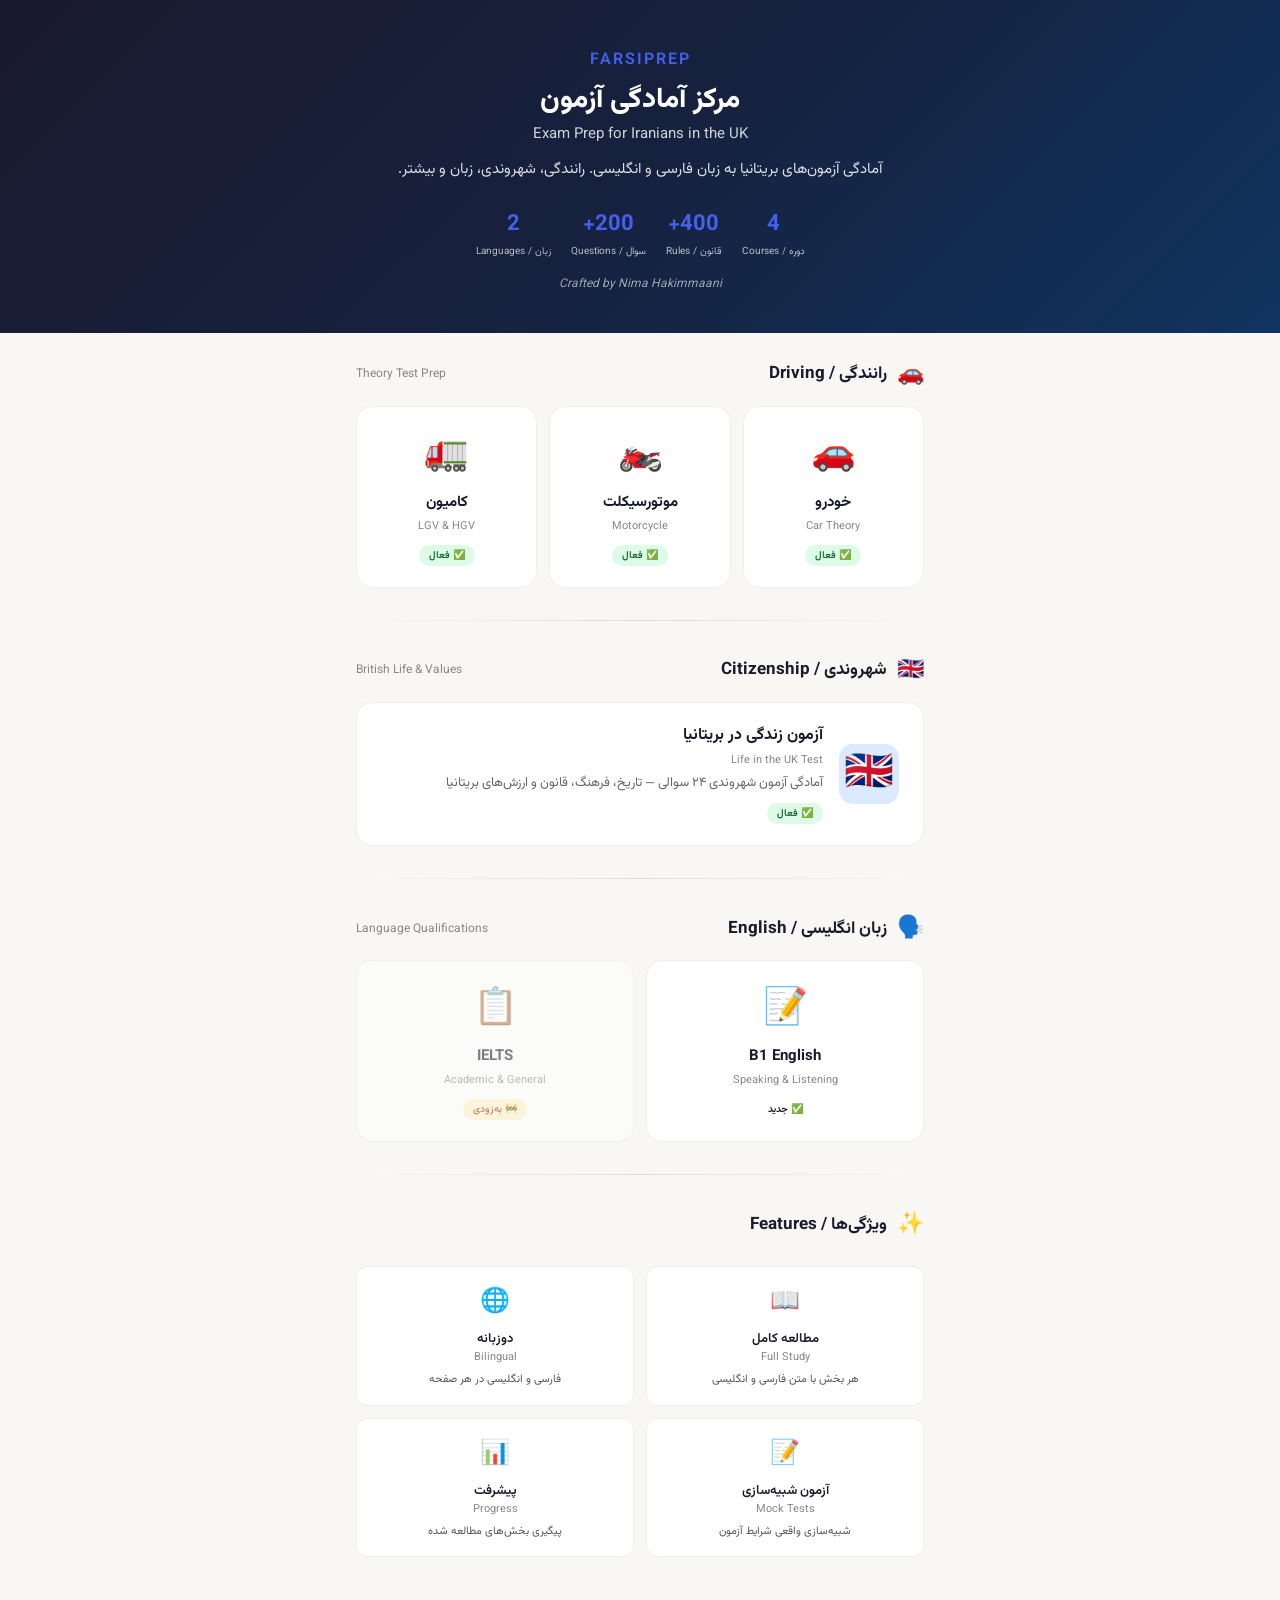
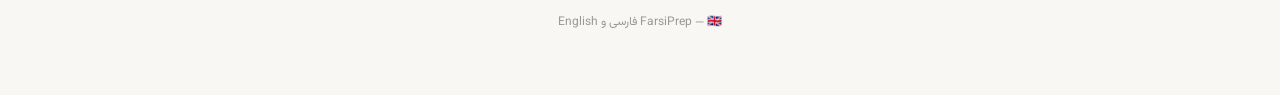
==== commit bb66e80d: "Add B1 English course - Trinity GESE Grade 5 - 80 grammar questions across 8 B1 grammar categories -" ====
--- a/index.html
+++ b/index.html
@@ -9,7 +9,7 @@
   <meta name="apple-mobile-web-app-capable" content="yes" />
   <meta name="apple-mobile-web-app-status-bar-style" content="black-translucent" />
   <meta name="apple-mobile-web-app-title" content="FarsiPrep" />
-  <link rel="manifest" href="/highway-code-farsi/manifest.json" />
+  <link rel="manifest" href="/farsiprep/manifest.json" />
   <link rel="icon" href="assets/icon.svg" type="image/svg+xml" />
   <link rel="apple-touch-icon" href="assets/icon.svg" />
   <link rel="preconnect" href="https://fonts.googleapis.com" />
@@ -341,11 +341,11 @@
       <span class="en">Language Qualifications</span>
     </div>
     <div class="courses-grid" style="grid-template-columns: 1fr 1fr; gap: 12px;">
-      <a href="#" class="course-card coming-soon">
+      <a href="b1-english/" class="course-card">
         <div class="card-icon">📝</div>
         <div class="card-title">B1 English</div>
         <div class="card-sub">Speaking &amp; Listening</div>
-        <span class="card-badge soon">🚧 به‌زودی</span>
+        <span class="card-badge">✅ جدید</span>
       </a>
       <a href="#" class="course-card coming-soon">
         <div class="card-icon">📋</div>
@@ -402,7 +402,7 @@
     }, 800);
   });
   if ('serviceWorker' in navigator) {
-    navigator.serviceWorker.register('/highway-code-farsi/sw.js').catch(function(){});
+    navigator.serviceWorker.register('/farsiprep/sw.js').catch(function(){});
   }
 </script>
 
